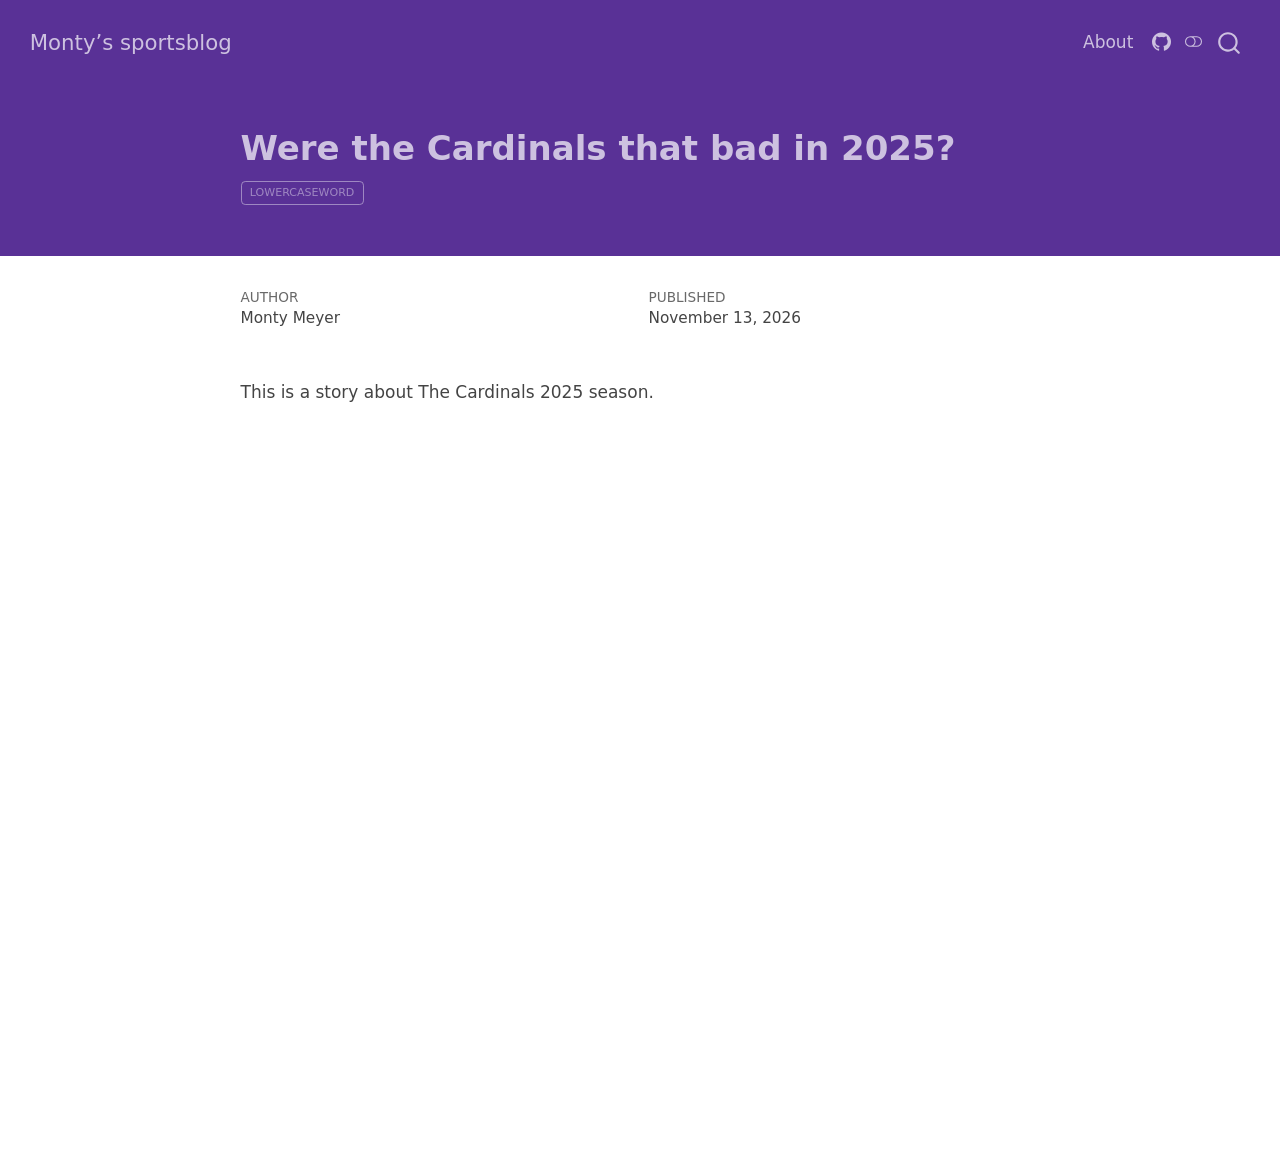
==== posts/Arizona-Cardinals-2025-NFL-Kyler-Murray/index.html @ 667ba8c1 "initial commit" ====
<!DOCTYPE html>
<html xmlns="http://www.w3.org/1999/xhtml" lang="en" xml:lang="en"><head>

<meta charset="utf-8">
<meta name="generator" content="quarto-1.11.9">

<meta name="viewport" content="width=device-width, initial-scale=1.0, user-scalable=yes">

<meta name="author" content="Monty Meyer">
<meta name="dcterms.date" content="2026-11-13">

<title>Were the Cardinals that bad in 2025? – Monty’s sportsblog</title>
<style>
/* Default styles provided by pandoc.
** See https://pandoc.org/MANUAL.html#variables-for-html for config info.
*/
span.smallcaps{font-variant: small-caps;}
div.columns{display: flex; gap: 1.5em;}
div.column{flex: auto;}
@media screen {
div.columns{gap: min(4vw, 1.5em);}
div.column{overflow-x: auto;}
}
div.hanging-indent{margin-left: 1.5em; text-indent: -1.5em;}
ul.task-list{list-style: none;}
ul.task-list li input[type="checkbox"] {
  width: 0.8em;
  margin: 0 0.8em 0.2em -1em; /* quarto-specific, see https://github.com/quarto-dev/quarto-cli/issues/4556 */ 
  vertical-align: middle;
}
</style>


<script src="../../site_libs/quarto-nav/quarto-nav.js"></script>
<script src="../../site_libs/quarto-nav/headroom.min.js"></script>
<script src="../../site_libs/clipboard/clipboard.min.js"></script>
<script src="../../site_libs/quarto-search/autocomplete.umd.js"></script>
<script src="../../site_libs/quarto-search/fuse.min.js"></script>
<script src="../../site_libs/quarto-search/quarto-search.js"></script>
<meta name="quarto:offset" content="../../">
<link href="../../logo.png" rel="icon" type="image/png">
<script src="../../site_libs/quarto-html/quarto.js" type="module"></script>
<script src="../../site_libs/quarto-html/tabsets/tabsets.js" type="module"></script>
<script src="../../site_libs/quarto-html/scrollable-regions/scrollable-regions.js" type="module"></script>
<script src="../../site_libs/quarto-html/popper.min.js"></script>
<script src="../../site_libs/quarto-html/tippy.umd.min.js"></script>
<script src="../../site_libs/quarto-html/anchor.min.js"></script>
<link href="../../site_libs/quarto-html/tippy.css" rel="stylesheet">
<link href="../../site_libs/quarto-html/quarto-syntax-highlighting-63b5708e65d6cd79cd7618c58d0c21e7.css" rel="stylesheet" class="quarto-color-scheme" id="quarto-text-highlighting-styles">
<link href="../../site_libs/quarto-html/quarto-syntax-highlighting-dark-447e42e69aaa9833c0ba1b986f430b20.css" rel="stylesheet" class="quarto-color-scheme quarto-color-alternate" id="quarto-text-highlighting-styles">
<link href="../../site_libs/quarto-html/quarto-syntax-highlighting-63b5708e65d6cd79cd7618c58d0c21e7.css" rel="stylesheet" class="quarto-color-scheme-extra" id="quarto-text-highlighting-styles">
<script src="../../site_libs/bootstrap/bootstrap.min.js"></script>
<link href="../../site_libs/bootstrap/bootstrap-icons.css" rel="stylesheet">
<link href="../../site_libs/bootstrap/bootstrap-0cfa2d70ef01bc05b83c29a9c4da436a.min.css" rel="stylesheet" append-hash="true" class="quarto-color-scheme" id="quarto-bootstrap" data-mode="light">
<link href="../../site_libs/bootstrap/bootstrap-dark-9d75aee064040e9297d0953afe086f14.min.css" rel="stylesheet" append-hash="true" class="quarto-color-scheme quarto-color-alternate" id="quarto-bootstrap" data-mode="light">
<link href="../../site_libs/bootstrap/bootstrap-0cfa2d70ef01bc05b83c29a9c4da436a.min.css" rel="stylesheet" append-hash="true" class="quarto-color-scheme-extra" id="quarto-bootstrap" data-mode="light">
<script id="quarto-search-options" type="application/json">{
  "location": "navbar",
  "copy-button": false,
  "collapse-after": 3,
  "panel-placement": "end",
  "type": "overlay",
  "limit": 50,
  "keyboard-shortcut": [
    "f",
    "/",
    "s"
  ],
  "show-item-context": false,
  "language": {
    "search-no-results-text": "No results",
    "search-matching-documents-text": "matching documents",
    "search-copy-link-title": "Copy link to search",
    "search-hide-matches-text": "Hide additional matches",
    "search-more-match-text": "more match in this document",
    "search-more-matches-text": "more matches in this document",
    "search-clear-button-title": "Clear",
    "search-text-placeholder": "",
    "search-detached-cancel-button-title": "Cancel",
    "search-submit-button-title": "Submit",
    "search-label": "Search"
  }
}</script>


<link rel="stylesheet" href="../../styles.css">
</head>

<body class="nav-fixed fullcontent quarto-light"><a id="quarto-skip-link" class="visually-hidden-focusable" href="#quarto-document-content">Skip to main content</a><script id="quarto-html-before-body" type="application/javascript">
    const toggleBodyColorMode = (bsSheetEl) => {
      const mode = bsSheetEl.getAttribute("data-mode");
      const bodyEl = window.document.querySelector("body");
      if (mode === "dark") {
        bodyEl.classList.add("quarto-dark");
        bodyEl.classList.remove("quarto-light");
      } else {
        bodyEl.classList.add("quarto-light");
        bodyEl.classList.remove("quarto-dark");
      }
    }
    const toggleBodyColorPrimary = () => {
      const bsSheetEl = window.document.querySelector("link#quarto-bootstrap:not([rel=disabled-stylesheet])");
      if (bsSheetEl) {
        toggleBodyColorMode(bsSheetEl);
      }
    }
    const setColorSchemeToggle = (alternate) => {
      const toggles = window.document.querySelectorAll('.quarto-color-scheme-toggle');
      for (let i=0; i < toggles.length; i++) {
        const toggle = toggles[i];
        if (toggle) {
          toggle.setAttribute("aria-checked", alternate ? "true" : "false");
          if (alternate) {
            toggle.classList.add("alternate");
          } else {
            toggle.classList.remove("alternate");
          }
        }
      }
    };
    const toggleColorMode = (alternate) => {
      // Switch the stylesheets
      const primaryStylesheets = window.document.querySelectorAll('link.quarto-color-scheme:not(.quarto-color-alternate)');
      const alternateStylesheets = window.document.querySelectorAll('link.quarto-color-scheme.quarto-color-alternate');
      manageTransitions('#quarto-margin-sidebar .nav-link', false);
      if (alternate) {
        // note: dark is layered on light, we don't disable primary!
        enableStylesheet(alternateStylesheets);
        for (const sheetNode of alternateStylesheets) {
          if (sheetNode.id === "quarto-bootstrap") {
            toggleBodyColorMode(sheetNode);
          }
        }
      } else {
        disableStylesheet(alternateStylesheets);
        enableStylesheet(primaryStylesheets)
        toggleBodyColorPrimary();
      }
      manageTransitions('#quarto-margin-sidebar .nav-link', true);
      // Switch the toggles
      setColorSchemeToggle(alternate)
    }
    // Hack to workaround the fact that safari doesn't
    // properly recolor the scrollbar when toggling (#1455).
    // Not run on load: stylesheets are set before first paint there, and
    // scrolling would undo the scroll to a URL fragment (#14973).
    // The one pixel nudge keeps the reader where they were.
    const refreshSafariScrollbar = () => {
      if (navigator.userAgent.indexOf('Safari') > 0 && navigator.userAgent.indexOf('Chrome') == -1) {
        manageTransitions("body", false);
        const scrollY = window.scrollY;
        window.scrollTo(0, scrollY > 0 ? scrollY - 1 : 1);
        setTimeout(() => {
          window.scrollTo(0, scrollY);
          manageTransitions("body", true);
        }, 40);
      }
    }
    const disableStylesheet = (stylesheets) => {
      for (let i=0; i < stylesheets.length; i++) {
        const stylesheet = stylesheets[i];
        stylesheet.rel = 'disabled-stylesheet';
      }
    }
    const enableStylesheet = (stylesheets) => {
      for (let i=0; i < stylesheets.length; i++) {
        const stylesheet = stylesheets[i];
        if(stylesheet.rel !== 'stylesheet') { // for Chrome, which will still FOUC without this check
          stylesheet.rel = 'stylesheet';
        }
      }
    }
    const manageTransitions = (selector, allowTransitions) => {
      const els = window.document.querySelectorAll(selector);
      for (let i=0; i < els.length; i++) {
        const el = els[i];
        if (allowTransitions) {
          el.classList.remove('notransition');
        } else {
          el.classList.add('notransition');
        }
      }
    }
    const isFileUrl = () => {
      return window.location.protocol === 'file:';
    }
    const hasAlternateSentinel = () => {
      let styleSentinel = getColorSchemeSentinel();
      if (styleSentinel !== null) {
        return styleSentinel === "alternate";
      } else {
        return false;
      }
    }
    const setStyleSentinel = (alternate) => {
      const value = alternate ? "alternate" : "default";
      if (!isFileUrl()) {
        window.localStorage.setItem("quarto-color-scheme", value);
      } else {
        localAlternateSentinel = value;
      }
    }
    const getColorSchemeSentinel = () => {
      if (!isFileUrl()) {
        const storageValue = window.localStorage.getItem("quarto-color-scheme");
        return storageValue != null ? storageValue : localAlternateSentinel;
      } else {
        return localAlternateSentinel;
      }
    }
    const toggleGiscusIfUsed = (isAlternate, darkModeDefault) => {
      const baseTheme = document.querySelector('#giscus-base-theme')?.value ?? 'light';
      const alternateTheme = document.querySelector('#giscus-alt-theme')?.value ?? 'dark';
      let newTheme = '';
      if(authorPrefersDark) {
        newTheme = isAlternate ? baseTheme : alternateTheme;
      } else {
        newTheme = isAlternate ? alternateTheme : baseTheme;
      }
      const changeGiscusTheme = () => {
        // From: https://github.com/giscus/giscus/issues/336
        const sendMessage = (message) => {
          const iframe = document.querySelector('iframe.giscus-frame');
          if (!iframe) return;
          iframe.contentWindow.postMessage({ giscus: message }, 'https://giscus.app');
        }
        sendMessage({
          setConfig: {
            theme: newTheme
          }
        });
      }
      const isGiscussLoaded = window.document.querySelector('iframe.giscus-frame') !== null;
      if (isGiscussLoaded) {
        changeGiscusTheme();
      }
    };
    const authorPrefersDark = false;
    const darkModeDefault = authorPrefersDark;
      document.querySelector('link#quarto-text-highlighting-styles.quarto-color-scheme-extra').rel = 'disabled-stylesheet';
      document.querySelector('link#quarto-bootstrap.quarto-color-scheme-extra').rel = 'disabled-stylesheet';
    let localAlternateSentinel = darkModeDefault ? 'alternate' : 'default';
    // Dark / light mode switch
    window.quartoToggleColorScheme = () => {
      // Read the current dark / light value
      let toAlternate = !hasAlternateSentinel();
      toggleColorMode(toAlternate);
      refreshSafariScrollbar();
      setStyleSentinel(toAlternate);
      toggleGiscusIfUsed(toAlternate, darkModeDefault);
      window.dispatchEvent(new Event('resize'));
    };
    // Switch to dark mode if need be
    if (hasAlternateSentinel()) {
      toggleColorMode(true);
    } else {
      toggleColorMode(false);
    }
  </script>

<div id="quarto-search-results"></div>
  <header id="quarto-header" class="headroom fixed-top quarto-banner">
    <nav class="navbar navbar-expand-lg " data-bs-theme="dark" aria-label="Site">
      <div class="navbar-container container-fluid">
      <div class="navbar-brand-container mx-auto">
    <a class="navbar-brand" href="../../index.html">
    <span class="navbar-title">Monty’s sportsblog</span>
    </a>
  </div>
          <button class="navbar-toggler" type="button" data-bs-toggle="collapse" data-bs-target="#navbarCollapse" aria-controls="navbarCollapse" aria-expanded="false" aria-label="Toggle navigation" onclick="if (window.quartoToggleHeadroom) { window.quartoToggleHeadroom(); }">
  <span class="navbar-toggler-icon"></span>
</button>
          <div class="collapse navbar-collapse" id="navbarCollapse">
            <ul class="navbar-nav navbar-nav-scroll ms-auto">
  <li class="nav-item">
    <a class="nav-link" href="../../about.html"> 
<span class="menu-text">About</span></a>
  </li>  
  <li class="nav-item compact">
    <a class="nav-link" href="https://github.com/MontyMeyer1"> <i class="bi bi-github" role="img">
</i> 
<span class="menu-text"></span></a>
  </li>  
</ul>
          </div> <!-- /navcollapse -->
            <div class="quarto-navbar-tools">
  <button type="button" role="switch" aria-checked="false" class="quarto-color-scheme-toggle quarto-navigation-tool  px-1" onclick="window.quartoToggleColorScheme(); return false;" title="Toggle dark mode" aria-label="Toggle dark mode"><i class="bi"></i></button>
</div>
            <div id="quarto-search" class="" title="Search"></div>
      </div> <!-- /container-fluid -->
    </nav>
</header>
<!-- content -->
<header id="title-block-header" class="quarto-title-block default page-columns page-full">
  <div class="quarto-title-banner page-columns page-full">
    <div class="quarto-title column-body">
      <h1 class="title">Were the Cardinals that bad in 2025?</h1>
                                <div class="quarto-categories">
                <div class="quarto-category">lowercaseword</div>
              </div>
                  </div>
  </div>
    
  
  <div class="quarto-title-meta">

      <div>
      <div class="quarto-title-meta-heading">Author</div>
      <div class="quarto-title-meta-contents">
               <p>Monty Meyer </p>
            </div>
    </div>
      
      <div>
      <div class="quarto-title-meta-heading">Published</div>
      <div class="quarto-title-meta-contents">
        <p class="date">November 13, 2026</p>
      </div>
    </div>
    
      
    </div>
    
  
  </header><div id="quarto-content" class="quarto-container page-columns page-rows-contents page-layout-article page-navbar">
<!-- sidebar -->
<!-- margin-sidebar -->
    
<!-- main -->
<main class="content quarto-banner-title-block" id="quarto-document-content" tabindex="-1">






<p>This is a story about The Cardinals 2025 season.</p>



</main> <!-- /main -->
<script id="quarto-html-after-body" type="application/javascript">
  window.document.addEventListener("DOMContentLoaded", function (event) {
    // Ensure there is a toggle, if there isn't float one in the top right
    if (window.document.querySelector('.quarto-color-scheme-toggle') === null) {
      const toggle = window.document.createElement('button');
      toggle.type = "button";
      toggle.setAttribute("role", "switch");
      toggle.setAttribute("aria-checked", "false");
      toggle.classList.add('top-right');
      toggle.classList.add('quarto-color-scheme-toggle');
      toggle.setAttribute("aria-label", "Toggle dark mode");
      toggle.onclick = function() { try { window.quartoToggleColorScheme(); } catch {} return false; };
      const i = window.document.createElement("i");
      i.classList.add('bi');
      toggle.appendChild(i);
      // Put the toggle in a landmark of its own, so that landmark navigation
      // can reach it.
      //
      // The container is always a fresh direct child of body, and the toggle is
      // never moved into page furniture that the theme or the author controls.
      // The toggle is positioned against the page, so any ancestor that
      // establishes a containing block captures it: a positioned element or a
      // grid for position: absolute, and transform, filter, will-change or
      // contain for position: fixed. A direct child of body has none of these
      // to inherit, and the shift when one appears is silent and visual.
      //
      // ARIA says a document should have at most one banner, and axe reports a
      // duplicate whether or not the banners carry distinct labels. So use a
      // header when the page has no banner yet, and a named region otherwise.
      //
      // A header is a banner wherever it sits, unless it is inside sectioning
      // content, so this cannot just look at the children of body: a custom
      // page layout wraps the title block header in a plain div. An explicit
      // role="banner" always counts.
      const sectioning = 'article, aside, main, nav, section, [role="article"], [role="complementary"], [role="main"], [role="navigation"], [role="region"]';
      const hasBanner = Array.from(
        window.document.querySelectorAll('header:not([role]), [role="banner"]')
      ).some(function(el) {
        return el.hasAttribute("role") || el.closest(sectioning) === null;
      });
      const container = window.document.createElement(hasBanner ? "div" : "header");
      if (hasBanner) {
        container.setAttribute("role", "region");
        container.setAttribute("aria-label", "Toggle dark mode");
      }
      container.classList.add('quarto-color-scheme-toggle-container');
      container.appendChild(toggle);
      window.document.body.appendChild(container);
    }
    setColorSchemeToggle(hasAlternateSentinel())
    const icon = "";
    const anchorJS = new window.AnchorJS();
    anchorJS.options = {
      placement: 'right',
      icon: icon
    };
    anchorJS.add('.anchored');
    const isCodeAnnotation = (el) => {
      for (const clz of el.classList) {
        if (clz.startsWith('code-annotation-')) {                     
          return true;
        }
      }
      return false;
    }
    const onCopySuccess = function(e) {
      // button target
      const button = e.trigger;
      // don't keep focus
      button.blur();
      // flash "checked"
      button.classList.add('code-copy-button-checked');
      var currentTitle = button.getAttribute("title");
      button.setAttribute("title", "Copied!");
      let tooltip;
      if (window.bootstrap) {
        button.setAttribute("data-bs-toggle", "tooltip");
        button.setAttribute("data-bs-placement", "left");
        button.setAttribute("data-bs-title", "Copied!");
        tooltip = new bootstrap.Tooltip(button, 
          { trigger: "manual", 
            customClass: "code-copy-button-tooltip",
            offset: [0, -8]});
        tooltip.show();    
      }
      setTimeout(function() {
        if (tooltip) {
          tooltip.hide();
          button.removeAttribute("data-bs-title");
          button.removeAttribute("data-bs-toggle");
          button.removeAttribute("data-bs-placement");
        }
        button.setAttribute("title", currentTitle);
        button.classList.remove('code-copy-button-checked');
      }, 1000);
      // clear code selection
      e.clearSelection();
    }
    const getTextToCopy = function(trigger) {
      const outerScaffold = trigger.parentElement.cloneNode(true);
      const codeEl = outerScaffold.querySelector('code');
      for (const childEl of codeEl.children) {
        if (isCodeAnnotation(childEl)) {
          childEl.remove();
        }
      }
      return codeEl.innerText;
    }
    const clipboard = new window.ClipboardJS('.code-copy-button:not([data-in-quarto-modal])', {
      text: getTextToCopy
    });
    clipboard.on('success', onCopySuccess);
    if (window.document.getElementById('quarto-embedded-source-code-modal')) {
      const clipboardModal = new window.ClipboardJS('.code-copy-button[data-in-quarto-modal]', {
        text: getTextToCopy,
        container: window.document.getElementById('quarto-embedded-source-code-modal')
      });
      clipboardModal.on('success', onCopySuccess);
    }
      var localhostRegex = new RegExp(/^(?:http|https):\/\/localhost\:?[0-9]*\//);
      var mailtoRegex = new RegExp(/^mailto:/);
        var filterRegex = new RegExp('/' + window.location.host + '/');
      var isInternal = (href) => {
          return filterRegex.test(href) || localhostRegex.test(href) || mailtoRegex.test(href);
      }
      // Inspect non-navigation links and adorn them if external
      window.quartoDecorateExternalLinks = function (root) {
     var links = (root || window.document).querySelectorAll('a[href]:not(.nav-link):not(.navbar-brand):not(.toc-action):not(.sidebar-link):not(.sidebar-item-toggle):not(.pagination-link):not(.no-external):not([aria-hidden]):not(.dropdown-item):not(.quarto-navigation-tool):not(.about-link)');
      for (var i=0; i<links.length; i++) {
        const link = links[i];
        if (!isInternal(link.href)) {
          // undo the damage that might have been done by quarto-nav.js in the case of
          // links that we want to consider external
          if (link.dataset.originalHref !== undefined) {
            link.href = link.dataset.originalHref;
          }
          if (!link.classList.contains('no-external-icon')) {
          }
        }
      }
      };
      window.quartoDecorateExternalLinks(window.document);
    // Esc closes the popup (WCAG 1.4.13) and focus leaving both trigger and
    // popup closes it (WCAG 2.4.11); tippy handles neither for interactive popups.
    const hideOnEscAndFocusOut = {
      name: 'hideOnEscAndFocusOut',
      defaultValue: true,
      fn(instance) {
        const dismiss = () => {
          // A show scheduled by the trigger delay would otherwise reopen it
          instance.clearDelayTimeouts();
          instance.hide();
        };
        const onKeyDown = (event) => {
          if (event.key !== 'Escape') {
            return;
          }
          // Keep Esc from also reaching page handlers (e.g. reveal.js overview),
          // except an open reveal.js slide menu, which Esc should close too.
          // The menu handles keys only when its keyboard option is on.
          const menuHandlesEsc = window.Reveal?.getPlugin?.('menu')?.isOpen() &&
            window.Reveal.getConfig().menu?.keyboard !== false;
          if (!menuHandlesEsc) {
            event.stopPropagation();
          }
          if (instance.popper.contains(window.document.activeElement)) {
            // Disabled while refocusing so the focus trigger does not reopen it
            instance.disable();
            instance.reference.focus();
            instance.enable();
          }
          dismiss();
        };
        const onFocusOut = (event) => {
          const target = event.relatedTarget;
          if (target && !instance.reference.contains(target) &&
              !instance.popper.contains(target)) {
            dismiss();
          }
        };
        // On the trigger too: a click trigger (code-annotations: select) has no
        // blur handling. Attached for the instance's lifetime so leaving the
        // trigger also cancels a show still pending on the trigger delay.
        instance.reference.addEventListener('focusout', onFocusOut);
        return {
          onShow() {
            window.document.addEventListener('keydown', onKeyDown, true);
            instance.popper.addEventListener('focusout', onFocusOut);
          },
          onHide() {
            window.document.removeEventListener('keydown', onKeyDown, true);
            instance.popper.removeEventListener('focusout', onFocusOut);
          },
          onDestroy() {
            instance.reference.removeEventListener('focusout', onFocusOut);
          },
        };
      },
    };
    function tippyHover(el, contentFn, onTriggerFn, onUntriggerFn) {
      const config = {
        allowHTML: true,
        maxWidth: 500,
        delay: 100,
        arrow: false,
        appendTo: function(el) {
            return el.parentElement;
        },
        interactive: true,
        interactiveBorder: 10,
        theme: 'quarto',
        placement: 'bottom-start',
        plugins: [hideOnEscAndFocusOut],
      };
      if (contentFn) {
        config.content = contentFn;
      }
      if (onTriggerFn) {
        config.onTrigger = onTriggerFn;
      }
      if (onUntriggerFn) {
        config.onUntrigger = onUntriggerFn;
      }
      window.tippy(el, config); 
    }
    const noterefs = window.document.querySelectorAll('a[role="doc-noteref"]');
    for (var i=0; i<noterefs.length; i++) {
      const ref = noterefs[i];
      tippyHover(ref, function() {
        // use id or data attribute instead here
        let href = ref.getAttribute('data-footnote-href') || ref.getAttribute('href');
        try { href = new URL(href).hash; } catch {}
        const id = href.replace(/^#\/?/, "");
        const note = window.document.getElementById(id);
        if (note) {
          return note.innerHTML;
        } else {
          return "";
        }
      });
    }
    const xrefs = window.document.querySelectorAll('a.quarto-xref');
    const processXRef = (id, note) => {
      // Strip column container classes
      const stripColumnClz = (el) => {
        el.classList.remove("page-full", "page-columns");
        if (el.children) {
          for (const child of el.children) {
            stripColumnClz(child);
          }
        }
      }
      stripColumnClz(note)
      if (id === null || id.startsWith('sec-')) {
        // Special case sections, only their first couple elements
        const container = document.createElement("div");
        if (note.children && note.children.length > 2) {
          container.appendChild(note.children[0].cloneNode(true));
          for (let i = 1; i < note.children.length; i++) {
            const child = note.children[i];
            if (child.tagName === "P" && child.innerText === "") {
              continue;
            } else {
              container.appendChild(child.cloneNode(true));
              break;
            }
          }
          if (window.Quarto?.typesetMath) {
            window.Quarto.typesetMath(container);
          }
          return container.innerHTML
        } else {
          if (window.Quarto?.typesetMath) {
            window.Quarto.typesetMath(note);
          }
          return note.innerHTML;
        }
      } else {
        // Remove any anchor links if they are present
        const anchorLink = note.querySelector('a.anchorjs-link');
        if (anchorLink) {
          anchorLink.remove();
        }
        if (window.Quarto?.typesetMath) {
          window.Quarto.typesetMath(note);
        }
        if (note.classList.contains("callout")) {
          return note.outerHTML;
        } else {
          return note.innerHTML;
        }
      }
    }
    for (var i=0; i<xrefs.length; i++) {
      const xref = xrefs[i];
      tippyHover(xref, undefined, function(instance) {
        instance.disable();
        let url = xref.getAttribute('href');
        let hash = undefined; 
        if (url.startsWith('#')) {
          hash = url;
        } else {
          try { hash = new URL(url).hash; } catch {}
        }
        if (hash) {
          const id = hash.replace(/^#\/?/, "");
          const note = window.document.getElementById(id);
          if (note !== null) {
            try {
              const html = processXRef(id, note.cloneNode(true));
              instance.setContent(html);
            } finally {
              instance.enable();
              instance.show();
            }
          } else {
            // See if we can fetch this
            fetch(url.split('#')[0])
            .then(res => res.text())
            .then(html => {
              const parser = new DOMParser();
              const htmlDoc = parser.parseFromString(html, "text/html");
              const note = htmlDoc.getElementById(id);
              if (note !== null) {
                const html = processXRef(id, note);
                instance.setContent(html);
              } 
            }).finally(() => {
              instance.enable();
              instance.show();
            });
          }
        } else {
          // See if we can fetch a full url (with no hash to target)
          // This is a special case and we should probably do some content thinning / targeting
          fetch(url)
          .then(res => res.text())
          .then(html => {
            const parser = new DOMParser();
            const htmlDoc = parser.parseFromString(html, "text/html");
            const note = htmlDoc.querySelector('main.content');
            if (note !== null) {
              // This should only happen for chapter cross references
              // (since there is no id in the URL)
              // remove the first header
              if (note.children.length > 0 && note.children[0].tagName === "HEADER") {
                note.children[0].remove();
              }
              const html = processXRef(null, note);
              instance.setContent(html);
            } 
          }).finally(() => {
            instance.enable();
            instance.show();
          });
        }
      }, function(instance) {
      });
    }
        let selectedAnnoteEl;
        const selectorForAnnotation = ( cell, annotation) => {
          let cellAttr = 'data-code-cell="' + cell + '"';
          let lineAttr = 'data-code-annotation="' +  annotation + '"';
          const selector = 'span[' + cellAttr + '][' + lineAttr + ']';
          return selector;
        }
        const selectCodeLines = (annoteEl) => {
          const doc = window.document;
          const targetCell = annoteEl.getAttribute("data-target-cell");
          const targetAnnotation = annoteEl.getAttribute("data-target-annotation");
          const annoteSpan = window.document.querySelector(selectorForAnnotation(targetCell, targetAnnotation));
          const lines = annoteSpan.getAttribute("data-code-lines").split(",");
          const lineIds = lines.map((line) => {
            return targetCell + "-" + line;
          })
          // Each band is positioned against its own containing block, which is
          // not the offsetParent of the lines, so place it from client rects.
          const placeBand = (band, firstEl, lastEl, codeBlock) => {
            const container = band.offsetParent;
            if (container === null) {
              return;
            }
            const containerRect = container.getBoundingClientRect();
            // Reveal.js scales slides with a transform, so convert client
            // pixels back to the CSS pixels of the container.
            const scale = containerRect.height / container.offsetHeight || 1;
            const firstRect = firstEl.getBoundingClientRect();
            const lastRect = lastEl.getBoundingClientRect();
            const top = (firstRect.top - containerRect.top) / scale - container.clientTop + container.scrollTop;
            const height = (lastRect.bottom - firstRect.top) / scale;
            band.style.top = top - 2 + "px";
            band.style.height = height + 4 + "px";
            if (codeBlock) {
              // Without the copy button wrapper, the containing block is wider
              // than the code block, so span the code block explicitly.
              const blockRect = codeBlock.getBoundingClientRect();
              band.style.left = (blockRect.left - containerRect.left) / scale - container.clientLeft + container.scrollLeft + "px";
              band.style.width = blockRect.width / scale + "px";
            }
          };
          if (lineIds.length > 0) {
            const el = window.document.getElementById(lineIds[0]);
            const lastEl = window.document.getElementById(lineIds[lineIds.length - 1]);
            const parent = el.parentElement.parentElement;
            // cook up a div (if necessary) and position it
            let div = window.document.getElementById("code-annotation-line-highlight");
            if (div === null) {
              div = window.document.createElement("div");
              div.setAttribute("id", "code-annotation-line-highlight");
              div.style.position = 'absolute';
              parent.appendChild(div);
            }
            placeBand(div, el, lastEl, parent.closest("div.sourceCode") || parent);
            let gutterDiv = window.document.getElementById("code-annotation-line-highlight-gutter");
            if (gutterDiv === null) {
              gutterDiv = window.document.createElement("div");
              gutterDiv.setAttribute("id", "code-annotation-line-highlight-gutter");
              gutterDiv.style.position = 'absolute';
              const codeCell = window.document.getElementById(targetCell);
              const gutter = codeCell.querySelector('.code-annotation-gutter');
              gutter.appendChild(gutterDiv);
            }
            placeBand(gutterDiv, el, lastEl);
            selectedAnnoteEl = annoteEl;
          }
        };
        const unselectCodeLines = () => {
          const elementsIds = ["code-annotation-line-highlight", "code-annotation-line-highlight-gutter"];
          elementsIds.forEach((elId) => {
            const div = window.document.getElementById(elId);
            if (div) {
              div.remove();
            }
          });
          selectedAnnoteEl = undefined;
        };
          // Handle positioning of the toggle
      window.addEventListener(
        "resize",
        throttle(() => {
          elRect = undefined;
          if (selectedAnnoteEl) {
            selectCodeLines(selectedAnnoteEl);
          }
        }, 10)
      );
      function throttle(fn, ms) {
      let throttle = false;
      let timer;
        return (...args) => {
          if(!throttle) { // first call gets through
              fn.apply(this, args);
              throttle = true;
          } else { // all the others get throttled
              if(timer) clearTimeout(timer); // cancel #2
              timer = setTimeout(() => {
                fn.apply(this, args);
                timer = throttle = false;
              }, ms);
          }
        };
      }
        // Attach click handler to the DT
        const annoteDls = window.document.querySelectorAll('dt[data-target-cell]');
        for (const annoteDlNode of annoteDls) {
          annoteDlNode.addEventListener('click', (event) => {
            const clickedEl = event.target;
            if (clickedEl !== selectedAnnoteEl) {
              unselectCodeLines();
              const activeEl = window.document.querySelector('dt[data-target-cell].code-annotation-active');
              if (activeEl) {
                activeEl.classList.remove('code-annotation-active');
              }
              selectCodeLines(clickedEl);
              clickedEl.classList.add('code-annotation-active');
            } else {
              // Unselect the line
              unselectCodeLines();
              clickedEl.classList.remove('code-annotation-active');
            }
          });
        }
    const findCites = (el) => {
      const parentEl = el.parentElement;
      if (parentEl) {
        const cites = parentEl.dataset.cites;
        if (cites) {
          return {
            el,
            cites: cites.split(' ')
          };
        } else {
          return findCites(el.parentElement)
        }
      } else {
        return undefined;
      }
    };
    var bibliorefs = window.document.querySelectorAll('a[role="doc-biblioref"]');
    for (var i=0; i<bibliorefs.length; i++) {
      const ref = bibliorefs[i];
      const citeInfo = findCites(ref);
      if (citeInfo) {
        tippyHover(citeInfo.el, function() {
          var popup = window.document.createElement('div');
          citeInfo.cites.forEach(function(cite) {
            var citeDiv = window.document.createElement('div');
            citeDiv.classList.add('hanging-indent');
            citeDiv.classList.add('csl-entry');
            var biblioDiv = window.document.getElementById('ref-' + cite);
            if (biblioDiv) {
              citeDiv.innerHTML = biblioDiv.innerHTML;
            }
            popup.appendChild(citeDiv);
          });
          return popup.innerHTML;
        });
      }
    }
  });
  </script>
  <script type="application/javascript">
  window.quartoScrollableRegionsLabels = {"code":"Scrollable code","output":"Scrollable output"};
  </script>
</div> <!-- /content -->




</body></html>
---- site_libs/quarto-html/tippy.css ----
.tippy-box[data-animation=fade][data-state=hidden]{opacity:0}[data-tippy-root]{max-width:calc(100vw - 10px)}.tippy-box{position:relative;background-color:#333;color:#fff;border-radius:4px;font-size:14px;line-height:1.4;white-space:normal;outline:0;transition-property:transform,visibility,opacity}.tippy-box[data-placement^=top]>.tippy-arrow{bottom:0}.tippy-box[data-placement^=top]>.tippy-arrow:before{bottom:-7px;left:0;border-width:8px 8px 0;border-top-color:initial;transform-origin:center top}.tippy-box[data-placement^=bottom]>.tippy-arrow{top:0}.tippy-box[data-placement^=bottom]>.tippy-arrow:before{top:-7px;left:0;border-width:0 8px 8px;border-bottom-color:initial;transform-origin:center bottom}.tippy-box[data-placement^=left]>.tippy-arrow{right:0}.tippy-box[data-placement^=left]>.tippy-arrow:before{border-width:8px 0 8px 8px;border-left-color:initial;right:-7px;transform-origin:center left}.tippy-box[data-placement^=right]>.tippy-arrow{left:0}.tippy-box[data-placement^=right]>.tippy-arrow:before{left:-7px;border-width:8px 8px 8px 0;border-right-color:initial;transform-origin:center right}.tippy-box[data-inertia][data-state=visible]{transition-timing-function:cubic-bezier(.54,1.5,.38,1.11)}.tippy-arrow{width:16px;height:16px;color:#333}.tippy-arrow:before{content:"";position:absolute;border-color:transparent;border-style:solid}.tippy-content{position:relative;padding:5px 9px;z-index:1}
---- site_libs/quarto-html/quarto-syntax-highlighting-63b5708e65d6cd79cd7618c58d0c21e7.css ----
/* quarto syntax highlight colors */
:root {
  --quarto-hl-ot-color: #003B4F;
  --quarto-hl-at-color: #657422;
  --quarto-hl-ss-color: #20794D;
  --quarto-hl-an-color: #5E5E5E;
  --quarto-hl-fu-color: #4758AB;
  --quarto-hl-st-color: #20794D;
  --quarto-hl-cf-color: #003B4F;
  --quarto-hl-op-color: #5E5E5E;
  --quarto-hl-er-color: #AD0000;
  --quarto-hl-bn-color: #AD0000;
  --quarto-hl-al-color: #AD0000;
  --quarto-hl-va-color: #111111;
  --quarto-hl-bu-color: inherit;
  --quarto-hl-ex-color: inherit;
  --quarto-hl-pp-color: #AD0000;
  --quarto-hl-in-color: #5E5E5E;
  --quarto-hl-vs-color: #20794D;
  --quarto-hl-wa-color: #5E5E5E;
  --quarto-hl-do-color: #5E5E5E;
  --quarto-hl-im-color: #00769E;
  --quarto-hl-ch-color: #20794D;
  --quarto-hl-dt-color: #AD0000;
  --quarto-hl-fl-color: #AD0000;
  --quarto-hl-co-color: #5E5E5E;
  --quarto-hl-cv-color: #5E5E5E;
  --quarto-hl-cn-color: #8f5902;
  --quarto-hl-sc-color: #5E5E5E;
  --quarto-hl-dv-color: #AD0000;
  --quarto-hl-kw-color: #003B4F;
}

/* other quarto variables */
:root {
  --quarto-font-monospace: SFMono-Regular, Menlo, Monaco, Consolas, "Liberation Mono", "Courier New", monospace;
}

/* syntax highlight based on Pandoc's rules */
pre > code.sourceCode > span {
  color: #003B4F;
}

code.sourceCode > span {
  color: #003B4F;
}

div.sourceCode,
div.sourceCode pre.sourceCode {
  color: #003B4F;
}

/* Normal */
code span {
  color: #003B4F;
}

/* Alert */
code span.al {
  color: #AD0000;
  font-style: inherit;
}

/* Annotation */
code span.an {
  color: #5E5E5E;
  font-style: inherit;
}

/* Attribute */
code span.at {
  color: #657422;
  font-style: inherit;
}

/* BaseN */
code span.bn {
  color: #AD0000;
  font-style: inherit;
}

/* BuiltIn */
code span.bu {
  font-style: inherit;
}

/* ControlFlow */
code span.cf {
  color: #003B4F;
  font-weight: bold;
  font-style: inherit;
}

/* Char */
code span.ch {
  color: #20794D;
  font-style: inherit;
}

/* Constant */
code span.cn {
  color: #8f5902;
  font-style: inherit;
}

/* Comment */
code span.co {
  color: #5E5E5E;
  font-style: inherit;
}

/* CommentVar */
code span.cv {
  color: #5E5E5E;
  font-style: italic;
}

/* Documentation */
code span.do {
  color: #5E5E5E;
  font-style: italic;
}

/* DataType */
code span.dt {
  color: #AD0000;
  font-style: inherit;
}

/* DecVal */
code span.dv {
  color: #AD0000;
  font-style: inherit;
}

/* Error */
code span.er {
  color: #AD0000;
  font-style: inherit;
}

/* Extension */
code span.ex {
  font-style: inherit;
}

/* Float */
code span.fl {
  color: #AD0000;
  font-style: inherit;
}

/* Function */
code span.fu {
  color: #4758AB;
  font-style: inherit;
}

/* Import */
code span.im {
  color: #00769E;
  font-style: inherit;
}

/* Information */
code span.in {
  color: #5E5E5E;
  font-style: inherit;
}

/* Keyword */
code span.kw {
  color: #003B4F;
  font-weight: bold;
  font-style: inherit;
}

/* Operator */
code span.op {
  color: #5E5E5E;
  font-style: inherit;
}

/* Other */
code span.ot {
  color: #003B4F;
  font-style: inherit;
}

/* Preprocessor */
code span.pp {
  color: #AD0000;
  font-style: inherit;
}

/* SpecialChar */
code span.sc {
  color: #5E5E5E;
  font-style: inherit;
}

/* SpecialString */
code span.ss {
  color: #20794D;
  font-style: inherit;
}

/* String */
code span.st {
  color: #20794D;
  font-style: inherit;
}

/* Variable */
code span.va {
  color: #111111;
  font-style: inherit;
}

/* VerbatimString */
code span.vs {
  color: #20794D;
  font-style: inherit;
}

/* Warning */
code span.wa {
  color: #5E5E5E;
  font-style: italic;
}

.prevent-inlining {
  content: "</";
}

/*# sourceMappingURL=054cc16b9e9817627be6994582d2ffb5.css.map */
---- site_libs/quarto-html/quarto-syntax-highlighting-dark-447e42e69aaa9833c0ba1b986f430b20.css ----
/* quarto syntax highlight colors */
:root {
  --quarto-hl-al-color: #f07178;
  --quarto-hl-an-color: #d4d0ab;
  --quarto-hl-at-color: #00e0e0;
  --quarto-hl-bn-color: #d4d0ab;
  --quarto-hl-bu-color: #abe338;
  --quarto-hl-ch-color: #abe338;
  --quarto-hl-co-color: #f8f8f2;
  --quarto-hl-cv-color: #ffd700;
  --quarto-hl-cn-color: #ffd700;
  --quarto-hl-cf-color: #ffa07a;
  --quarto-hl-dt-color: #ffa07a;
  --quarto-hl-dv-color: #d4d0ab;
  --quarto-hl-do-color: #f8f8f2;
  --quarto-hl-er-color: #f07178;
  --quarto-hl-ex-color: #00e0e0;
  --quarto-hl-fl-color: #d4d0ab;
  --quarto-hl-fu-color: #ffa07a;
  --quarto-hl-im-color: #abe338;
  --quarto-hl-in-color: #d4d0ab;
  --quarto-hl-kw-color: #ffa07a;
  --quarto-hl-op-color: #ffa07a;
  --quarto-hl-ot-color: #00e0e0;
  --quarto-hl-pp-color: #dcc6e0;
  --quarto-hl-re-color: #00e0e0;
  --quarto-hl-sc-color: #abe338;
  --quarto-hl-ss-color: #abe338;
  --quarto-hl-st-color: #abe338;
  --quarto-hl-va-color: #00e0e0;
  --quarto-hl-vs-color: #abe338;
  --quarto-hl-wa-color: #dcc6e0;
}

/* other quarto variables */
:root {
  --quarto-font-monospace: SFMono-Regular, Menlo, Monaco, Consolas, "Liberation Mono", "Courier New", monospace;
}

/* syntax highlight based on Pandoc's rules */
pre > code.sourceCode > span {
  color: #f8f8f2;
}

code.sourceCode > span {
  color: #f8f8f2;
}

div.sourceCode,
div.sourceCode pre.sourceCode {
  color: #f8f8f2;
}

/* Normal */
code span {
  color: #f8f8f2;
}

/* Alert */
code span.al {
  color: #f07178;
}

/* Annotation */
code span.an {
  color: #d4d0ab;
}

/* Attribute */
code span.at {
  color: #00e0e0;
}

/* BaseN */
code span.bn {
  color: #d4d0ab;
}

/* BuiltIn */
code span.bu {
  color: #abe338;
}

/* ControlFlow */
code span.cf {
  font-weight: bold;
  color: #ffa07a;
}

/* Char */
code span.ch {
  color: #abe338;
}

/* Constant */
code span.cn {
  color: #ffd700;
}

/* Comment */
code span.co {
  font-style: italic;
  color: #f8f8f2;
}

/* CommentVar */
code span.cv {
  color: #ffd700;
}

/* Documentation */
code span.do {
  color: #f8f8f2;
}

/* DataType */
code span.dt {
  color: #ffa07a;
}

/* DecVal */
code span.dv {
  color: #d4d0ab;
}

/* Error */
code span.er {
  color: #f07178;
  text-decoration: underline;
}

/* Extension */
code span.ex {
  font-weight: bold;
  color: #00e0e0;
}

/* Float */
code span.fl {
  color: #d4d0ab;
}

/* Function */
code span.fu {
  color: #ffa07a;
}

/* Import */
code span.im {
  color: #abe338;
}

/* Information */
code span.in {
  color: #d4d0ab;
}

/* Keyword */
code span.kw {
  font-weight: bold;
  color: #ffa07a;
}

/* Operator */
code span.op {
  color: #ffa07a;
}

/* Other */
code span.ot {
  color: #00e0e0;
}

/* Preprocessor */
code span.pp {
  color: #dcc6e0;
}

/* RegionMarker */
code span.re {
  background-color: #f8f8f2;
  color: #00e0e0;
}

/* SpecialChar */
code span.sc {
  color: #abe338;
}

/* SpecialString */
code span.ss {
  color: #abe338;
}

/* String */
code span.st {
  color: #abe338;
}

/* Variable */
code span.va {
  color: #00e0e0;
}

/* VerbatimString */
code span.vs {
  color: #abe338;
}

/* Warning */
code span.wa {
  color: #dcc6e0;
}

.prevent-inlining {
  content: "</";
}

/*# sourceMappingURL=be8e1111c2b710f7c3a4926ffa2967aa.css.map */
---- site_libs/quarto-html/quarto-syntax-highlighting-63b5708e65d6cd79cd7618c58d0c21e7.css ----
/* quarto syntax highlight colors */
:root {
  --quarto-hl-ot-color: #003B4F;
  --quarto-hl-at-color: #657422;
  --quarto-hl-ss-color: #20794D;
  --quarto-hl-an-color: #5E5E5E;
  --quarto-hl-fu-color: #4758AB;
  --quarto-hl-st-color: #20794D;
  --quarto-hl-cf-color: #003B4F;
  --quarto-hl-op-color: #5E5E5E;
  --quarto-hl-er-color: #AD0000;
  --quarto-hl-bn-color: #AD0000;
  --quarto-hl-al-color: #AD0000;
  --quarto-hl-va-color: #111111;
  --quarto-hl-bu-color: inherit;
  --quarto-hl-ex-color: inherit;
  --quarto-hl-pp-color: #AD0000;
  --quarto-hl-in-color: #5E5E5E;
  --quarto-hl-vs-color: #20794D;
  --quarto-hl-wa-color: #5E5E5E;
  --quarto-hl-do-color: #5E5E5E;
  --quarto-hl-im-color: #00769E;
  --quarto-hl-ch-color: #20794D;
  --quarto-hl-dt-color: #AD0000;
  --quarto-hl-fl-color: #AD0000;
  --quarto-hl-co-color: #5E5E5E;
  --quarto-hl-cv-color: #5E5E5E;
  --quarto-hl-cn-color: #8f5902;
  --quarto-hl-sc-color: #5E5E5E;
  --quarto-hl-dv-color: #AD0000;
  --quarto-hl-kw-color: #003B4F;
}

/* other quarto variables */
:root {
  --quarto-font-monospace: SFMono-Regular, Menlo, Monaco, Consolas, "Liberation Mono", "Courier New", monospace;
}

/* syntax highlight based on Pandoc's rules */
pre > code.sourceCode > span {
  color: #003B4F;
}

code.sourceCode > span {
  color: #003B4F;
}

div.sourceCode,
div.sourceCode pre.sourceCode {
  color: #003B4F;
}

/* Normal */
code span {
  color: #003B4F;
}

/* Alert */
code span.al {
  color: #AD0000;
  font-style: inherit;
}

/* Annotation */
code span.an {
  color: #5E5E5E;
  font-style: inherit;
}

/* Attribute */
code span.at {
  color: #657422;
  font-style: inherit;
}

/* BaseN */
code span.bn {
  color: #AD0000;
  font-style: inherit;
}

/* BuiltIn */
code span.bu {
  font-style: inherit;
}

/* ControlFlow */
code span.cf {
  color: #003B4F;
  font-weight: bold;
  font-style: inherit;
}

/* Char */
code span.ch {
  color: #20794D;
  font-style: inherit;
}

/* Constant */
code span.cn {
  color: #8f5902;
  font-style: inherit;
}

/* Comment */
code span.co {
  color: #5E5E5E;
  font-style: inherit;
}

/* CommentVar */
code span.cv {
  color: #5E5E5E;
  font-style: italic;
}

/* Documentation */
code span.do {
  color: #5E5E5E;
  font-style: italic;
}

/* DataType */
code span.dt {
  color: #AD0000;
  font-style: inherit;
}

/* DecVal */
code span.dv {
  color: #AD0000;
  font-style: inherit;
}

/* Error */
code span.er {
  color: #AD0000;
  font-style: inherit;
}

/* Extension */
code span.ex {
  font-style: inherit;
}

/* Float */
code span.fl {
  color: #AD0000;
  font-style: inherit;
}

/* Function */
code span.fu {
  color: #4758AB;
  font-style: inherit;
}

/* Import */
code span.im {
  color: #00769E;
  font-style: inherit;
}

/* Information */
code span.in {
  color: #5E5E5E;
  font-style: inherit;
}

/* Keyword */
code span.kw {
  color: #003B4F;
  font-weight: bold;
  font-style: inherit;
}

/* Operator */
code span.op {
  color: #5E5E5E;
  font-style: inherit;
}

/* Other */
code span.ot {
  color: #003B4F;
  font-style: inherit;
}

/* Preprocessor */
code span.pp {
  color: #AD0000;
  font-style: inherit;
}

/* SpecialChar */
code span.sc {
  color: #5E5E5E;
  font-style: inherit;
}

/* SpecialString */
code span.ss {
  color: #20794D;
  font-style: inherit;
}

/* String */
code span.st {
  color: #20794D;
  font-style: inherit;
}

/* Variable */
code span.va {
  color: #111111;
  font-style: inherit;
}

/* VerbatimString */
code span.vs {
  color: #20794D;
  font-style: inherit;
}

/* Warning */
code span.wa {
  color: #5E5E5E;
  font-style: italic;
}

.prevent-inlining {
  content: "</";
}

/*# sourceMappingURL=054cc16b9e9817627be6994582d2ffb5.css.map */
---- styles.css ----
/* css styles */
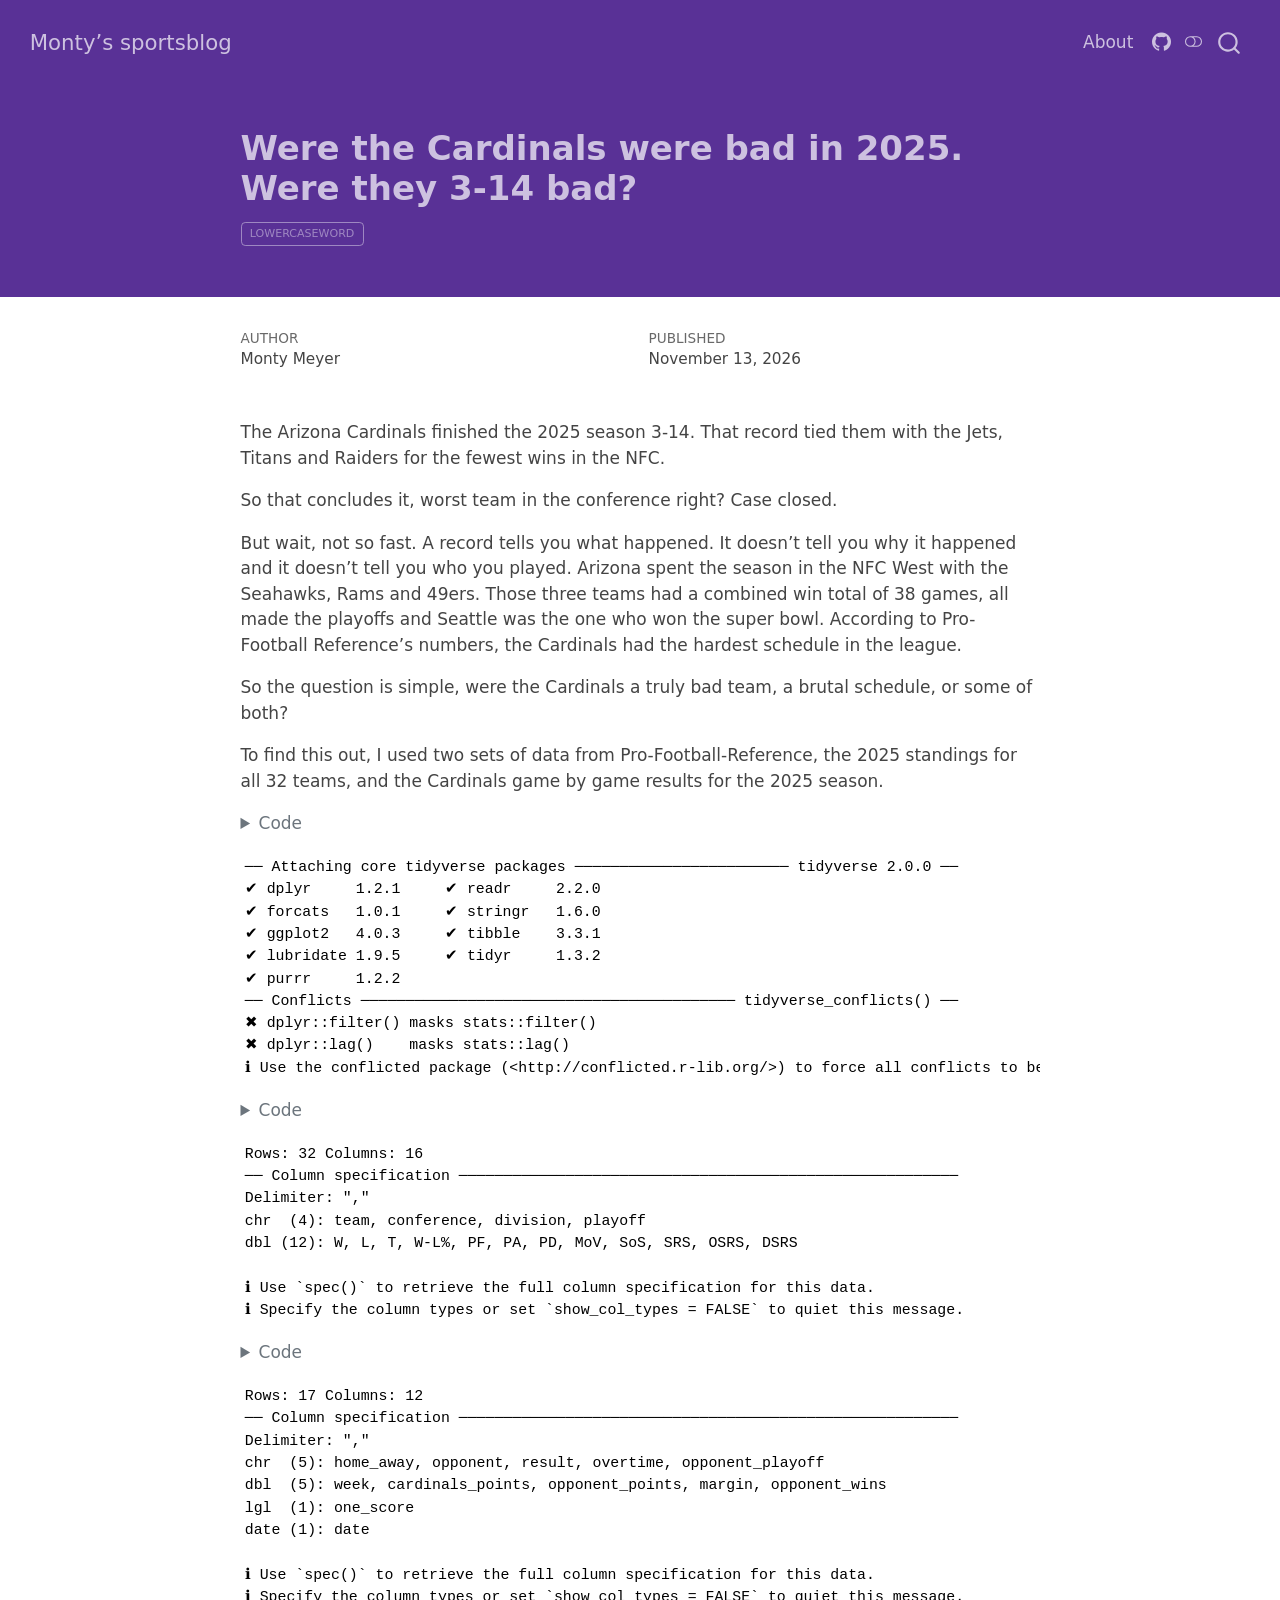
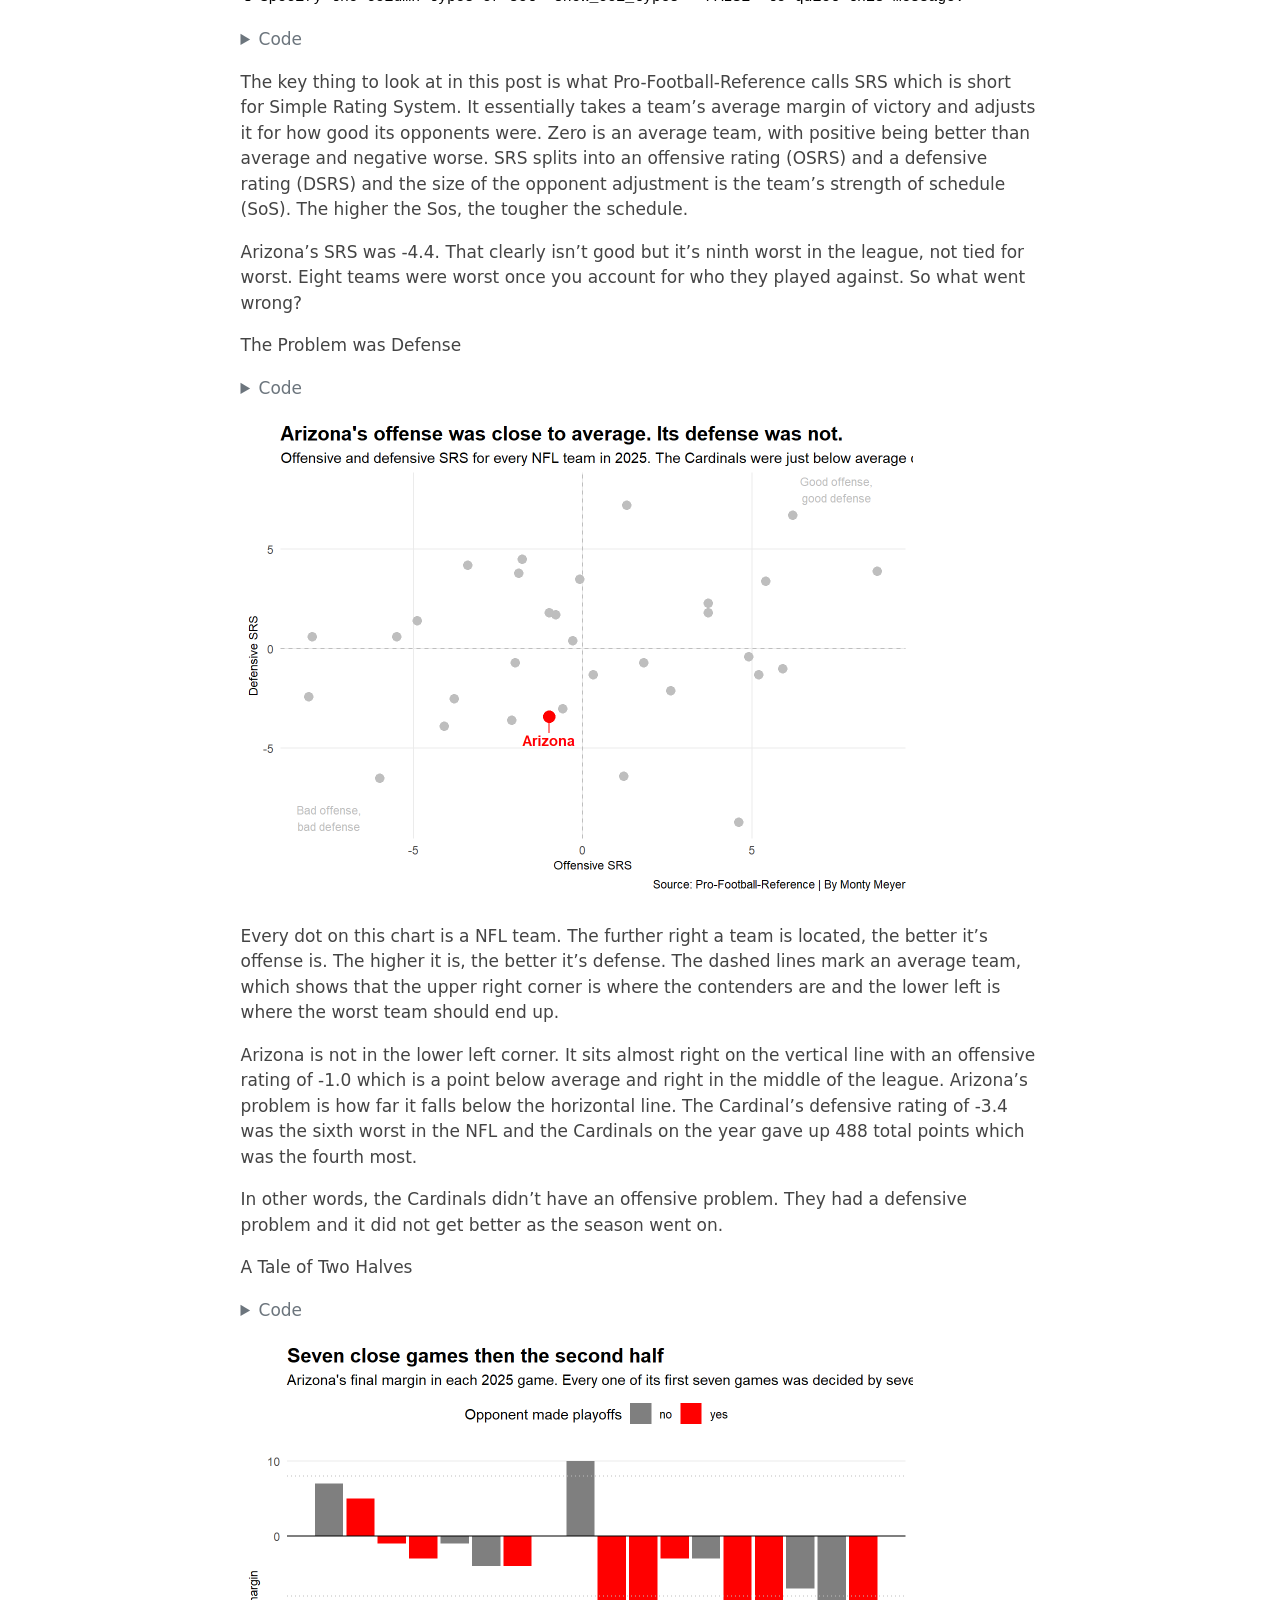
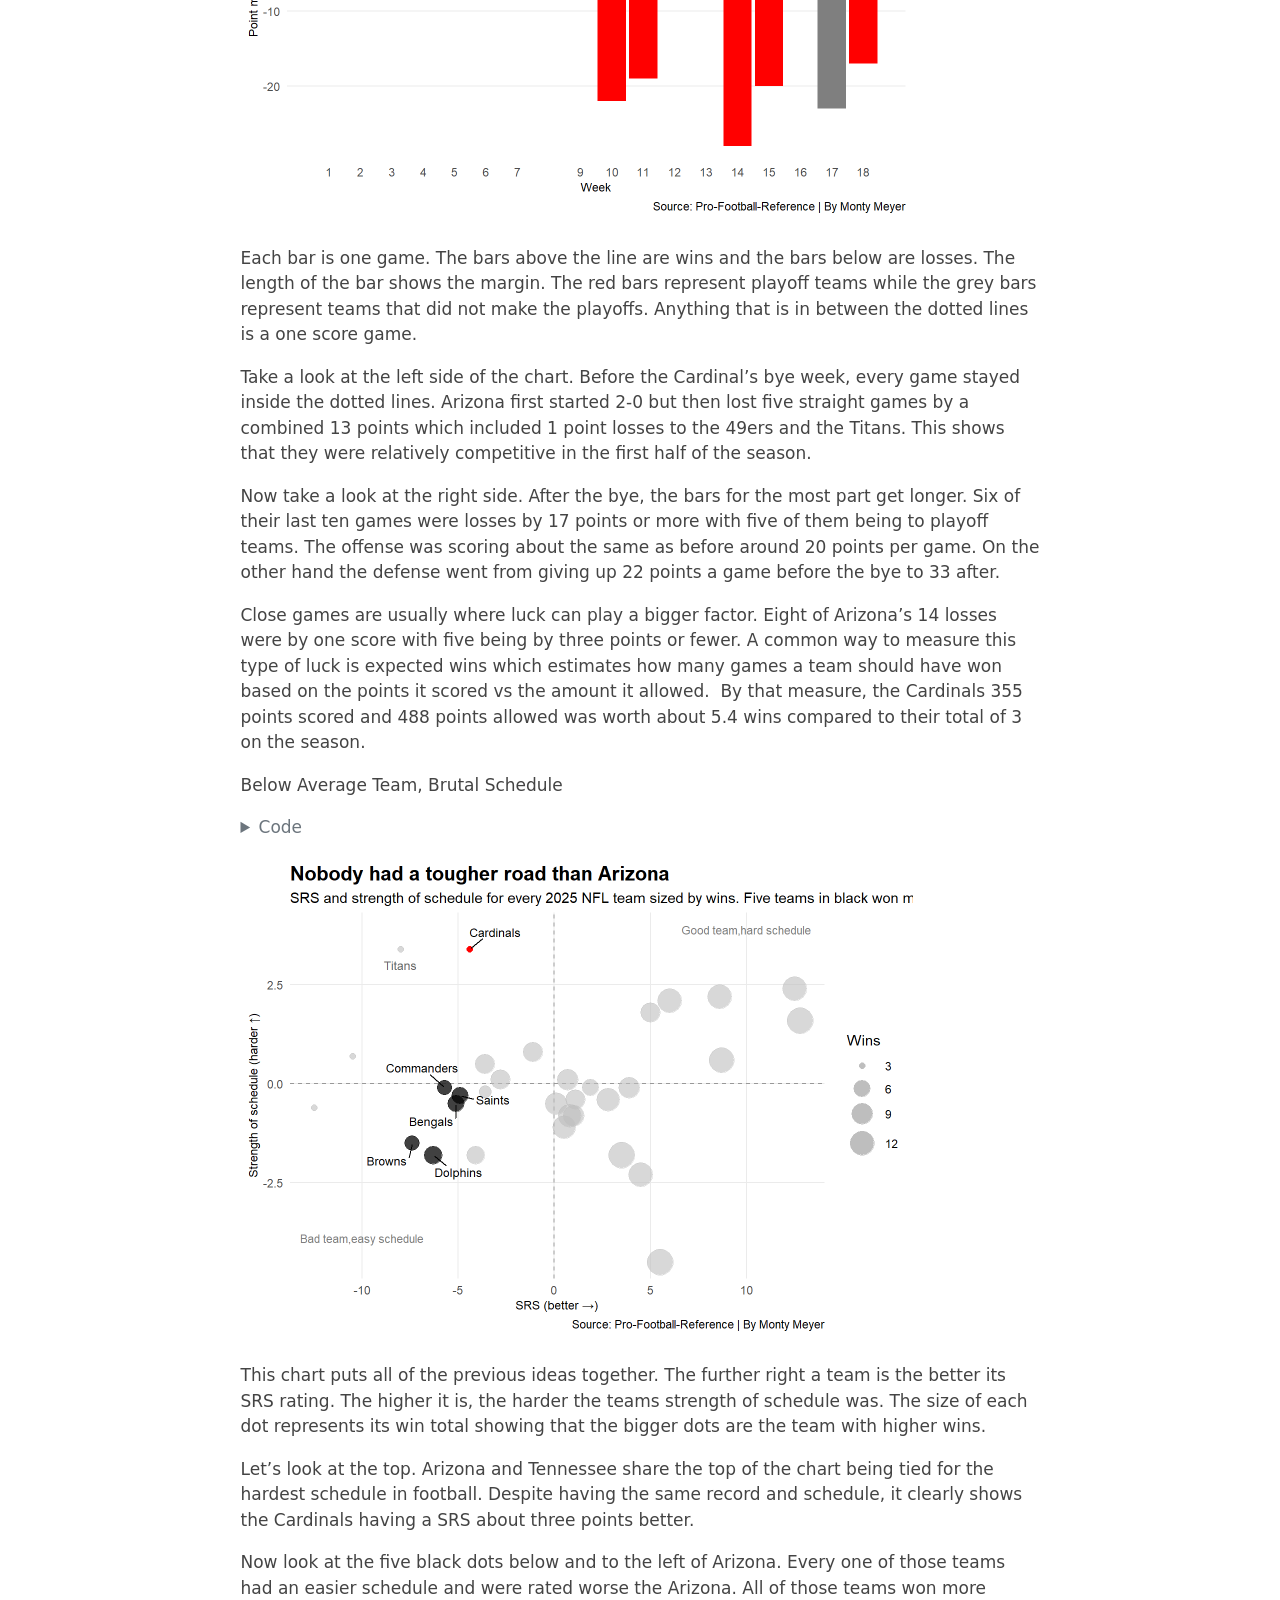
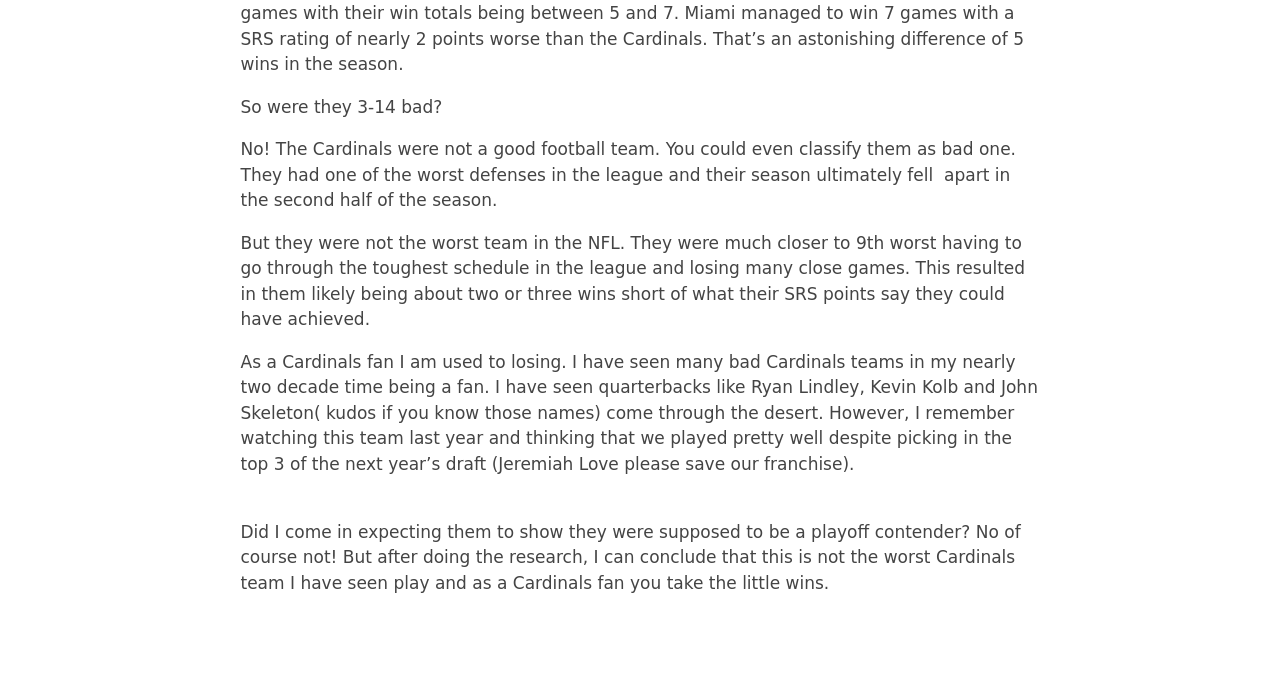
==== commit b706607b: "I wrote my story and added code to my Arizona Cardinals post" ====
--- a/posts/Arizona-Cardinals-2025-NFL-Kyler-Murray/index.html
+++ b/posts/Arizona-Cardinals-2025-NFL-Kyler-Murray/index.html
@@ -9,7 +9,7 @@
 <meta name="author" content="Monty Meyer">
 <meta name="dcterms.date" content="2026-11-13">
 
-<title>Were the Cardinals that bad in 2025? – Monty’s sportsblog</title>
+<title>Were the Cardinals were bad in 2025. Were they 3-14 bad? – Monty’s sportsblog</title>
 <style>
 /* Default styles provided by pandoc.
 ** See https://pandoc.org/MANUAL.html#variables-for-html for config info.
@@ -27,6 +27,41 @@
   width: 0.8em;
   margin: 0 0.8em 0.2em -1em; /* quarto-specific, see https://github.com/quarto-dev/quarto-cli/issues/4556 */ 
   vertical-align: middle;
+}
+/* CSS for syntax highlighting */
+html { -webkit-text-size-adjust: 100%; }
+pre > code.sourceCode { white-space: pre; position: relative; }
+pre > code.sourceCode > span { display: inline-block; line-height: 1.25; }
+pre > code.sourceCode > span:empty { height: 1.2em; }
+.sourceCode { overflow: visible; }
+code.sourceCode > span { color: inherit; text-decoration: inherit; }
+div.sourceCode { margin: 1em 0; }
+pre.sourceCode { margin: 0; }
+@media screen {
+div.sourceCode { overflow: auto; }
+}
+@media print {
+pre > code.sourceCode { white-space: pre-wrap; }
+pre > code.sourceCode > span { text-indent: -5em; padding-left: 5em; }
+}
+pre.numberSource code
+  { counter-reset: source-line 0; }
+pre.numberSource code > span
+  { position: relative; left: -4em; counter-increment: source-line; }
+pre.numberSource code > span > a:first-child::before
+  { content: counter(source-line);
+    position: relative; left: -1em; text-align: right; vertical-align: baseline;
+    border: none; display: inline-block;
+    -webkit-touch-callout: none; -webkit-user-select: none;
+    -khtml-user-select: none; -moz-user-select: none;
+    -ms-user-select: none; user-select: none;
+    padding: 0 4px; width: 4em;
+  }
+pre.numberSource { margin-left: 3em;  padding-left: 4px; }
+div.sourceCode
+  {   }
+@media screen {
+pre > code.sourceCode > span > a:first-child::before { text-decoration: underline; }
 }
 </style>
 
@@ -294,7 +329,7 @@
 <header id="title-block-header" class="quarto-title-block default page-columns page-full">
   <div class="quarto-title-banner page-columns page-full">
     <div class="quarto-title column-body">
-      <h1 class="title">Were the Cardinals that bad in 2025?</h1>
+      <h1 class="title">Were the Cardinals were bad in 2025. Were they 3-14 bad?</h1>
                                 <div class="quarto-categories">
                 <div class="quarto-category">lowercaseword</div>
               </div>
@@ -334,7 +369,195 @@
 
 
 
-<p>This is a story about The Cardinals 2025 season.</p>
+<p>The Arizona Cardinals finished the 2025 season 3-14. That record tied them with the Jets, Titans and Raiders for the fewest wins in the NFC.&nbsp;</p>
+<p>So that concludes it, worst team in the conference right? Case closed.&nbsp;</p>
+<p>But wait, not so fast. A record tells you what happened. It doesn’t tell you why it happened and it doesn’t tell you who you played. Arizona spent the season in the NFC West with the Seahawks, Rams and 49ers. Those three teams had a combined win total of 38 games, all made the playoffs and Seattle was the one who won the super bowl. According to Pro-Football Reference’s numbers, the Cardinals had the hardest schedule in the league.&nbsp;</p>
+<p>So the question is simple, were the Cardinals a truly bad team, a brutal schedule, or some of both?&nbsp;</p>
+<p>To find this out, I used two sets of data from Pro-Football-Reference, the 2025 standings for all 32 teams, and the Cardinals game by game results for the 2025 season.&nbsp;&nbsp;</p>
+<div class="cell">
+<details class="code-fold">
+<summary>Code</summary>
+<div class="code-copy-outer-scaffold"><div class="sourceCode cell-code" id="cb1"><pre class="sourceCode r code-with-copy"><code class="sourceCode r"><span id="cb1-1"><a href="#cb1-1" aria-hidden="true" tabindex="-1"></a><span class="fu">library</span>(tidyverse)</span></code></pre></div><button title="Copy to Clipboard" class="code-copy-button"><i class="bi"></i></button></div>
+</details>
+<div class="cell-output cell-output-stderr">
+<pre><code>── Attaching core tidyverse packages ──────────────────────── tidyverse 2.0.0 ──
+✔ dplyr     1.2.1     ✔ readr     2.2.0
+✔ forcats   1.0.1     ✔ stringr   1.6.0
+✔ ggplot2   4.0.3     ✔ tibble    3.3.1
+✔ lubridate 1.9.5     ✔ tidyr     1.3.2
+✔ purrr     1.2.2     
+── Conflicts ────────────────────────────────────────── tidyverse_conflicts() ──
+✖ dplyr::filter() masks stats::filter()
+✖ dplyr::lag()    masks stats::lag()
+ℹ Use the conflicted package (&lt;http://conflicted.r-lib.org/&gt;) to force all conflicts to become errors</code></pre>
+</div>
+<details class="code-fold">
+<summary>Code</summary>
+<div class="code-copy-outer-scaffold"><div class="sourceCode cell-code" id="cb3"><pre class="sourceCode r code-with-copy"><code class="sourceCode r"><span id="cb3-1"><a href="#cb3-1" aria-hidden="true" tabindex="-1"></a><span class="fu">library</span>(ggrepel)</span>
+<span id="cb3-2"><a href="#cb3-2" aria-hidden="true" tabindex="-1"></a></span>
+<span id="cb3-3"><a href="#cb3-3" aria-hidden="true" tabindex="-1"></a>standings <span class="ot">&lt;-</span> <span class="fu">read_csv</span>(<span class="st">"nfl_standings_2025.csv"</span>)</span></code></pre></div><button title="Copy to Clipboard" class="code-copy-button"><i class="bi"></i></button></div>
+</details>
+<div class="cell-output cell-output-stderr">
+<pre><code>Rows: 32 Columns: 16
+── Column specification ────────────────────────────────────────────────────────
+Delimiter: ","
+chr  (4): team, conference, division, playoff
+dbl (12): W, L, T, W-L%, PF, PA, PD, MoV, SoS, SRS, OSRS, DSRS
+
+ℹ Use `spec()` to retrieve the full column specification for this data.
+ℹ Specify the column types or set `show_col_types = FALSE` to quiet this message.</code></pre>
+</div>
+<details class="code-fold">
+<summary>Code</summary>
+<div class="code-copy-outer-scaffold"><div class="sourceCode cell-code" id="cb5"><pre class="sourceCode r code-with-copy"><code class="sourceCode r"><span id="cb5-1"><a href="#cb5-1" aria-hidden="true" tabindex="-1"></a>cardinals <span class="ot">&lt;-</span> <span class="fu">read_csv</span>(<span class="st">"cardinals_games_2025.csv"</span>)</span></code></pre></div><button title="Copy to Clipboard" class="code-copy-button"><i class="bi"></i></button></div>
+</details>
+<div class="cell-output cell-output-stderr">
+<pre><code>Rows: 17 Columns: 12
+── Column specification ────────────────────────────────────────────────────────
+Delimiter: ","
+chr  (5): home_away, opponent, result, overtime, opponent_playoff
+dbl  (5): week, cardinals_points, opponent_points, margin, opponent_wins
+lgl  (1): one_score
+date (1): date
+
+ℹ Use `spec()` to retrieve the full column specification for this data.
+ℹ Specify the column types or set `show_col_types = FALSE` to quiet this message.</code></pre>
+</div>
+<details class="code-fold">
+<summary>Code</summary>
+<div class="code-copy-outer-scaffold"><div class="sourceCode cell-code" id="cb7"><pre class="sourceCode r code-with-copy"><code class="sourceCode r"><span id="cb7-1"><a href="#cb7-1" aria-hidden="true" tabindex="-1"></a>ari <span class="ot">&lt;-</span> standings <span class="sc">|&gt;</span> <span class="fu">filter</span>(team <span class="sc">==</span> <span class="st">"Arizona Cardinals"</span>)</span></code></pre></div><button title="Copy to Clipboard" class="code-copy-button"><i class="bi"></i></button></div>
+</details>
+</div>
+<p>The key thing to look at in this post is what Pro-Football-Reference calls SRS which is short for Simple Rating System. It essentially takes a team’s average margin of victory and adjusts it for how good its opponents were. Zero is an average team, with positive being better than average and negative worse. SRS splits into an offensive rating (OSRS) and a defensive rating (DSRS) and the size of the opponent adjustment is the team’s strength of schedule (SoS). The higher the Sos, the tougher the schedule.&nbsp;</p>
+<p>Arizona’s SRS was -4.4. That clearly isn’t good but it’s ninth worst in the league, not tied for worst. Eight teams were worst once you account for who they played against. So what went wrong?</p>
+<p>The Problem was Defense</p>
+<div class="cell">
+<details class="code-fold">
+<summary>Code</summary>
+<div class="code-copy-outer-scaffold"><div class="sourceCode cell-code" id="cb8"><pre class="sourceCode r code-with-copy"><code class="sourceCode r"><span id="cb8-1"><a href="#cb8-1" aria-hidden="true" tabindex="-1"></a><span class="fu">ggplot</span>() <span class="sc">+</span></span>
+<span id="cb8-2"><a href="#cb8-2" aria-hidden="true" tabindex="-1"></a>  <span class="fu">geom_hline</span>(<span class="at">yintercept =</span> <span class="dv">0</span>, <span class="at">color =</span> <span class="st">"grey"</span>, <span class="at">linetype =</span> <span class="st">"dashed"</span>) <span class="sc">+</span></span>
+<span id="cb8-3"><a href="#cb8-3" aria-hidden="true" tabindex="-1"></a>  <span class="fu">geom_vline</span>(<span class="at">xintercept =</span> <span class="dv">0</span>, <span class="at">color =</span> <span class="st">"grey"</span>, <span class="at">linetype =</span> <span class="st">"dashed"</span>) <span class="sc">+</span></span>
+<span id="cb8-4"><a href="#cb8-4" aria-hidden="true" tabindex="-1"></a>  <span class="fu">geom_point</span>(<span class="at">data =</span> standings, <span class="fu">aes</span>(<span class="at">x =</span> OSRS, <span class="at">y =</span> DSRS), <span class="at">color =</span> <span class="st">"grey"</span>, <span class="at">size =</span> <span class="dv">3</span>) <span class="sc">+</span></span>
+<span id="cb8-5"><a href="#cb8-5" aria-hidden="true" tabindex="-1"></a>  <span class="fu">geom_point</span>(<span class="at">data =</span> ari, <span class="fu">aes</span>(<span class="at">x =</span> OSRS, <span class="at">y =</span> DSRS), <span class="at">color =</span> <span class="st">"red"</span>, <span class="at">size =</span> <span class="dv">4</span>) <span class="sc">+</span></span>
+<span id="cb8-6"><a href="#cb8-6" aria-hidden="true" tabindex="-1"></a>  <span class="fu">geom_text_repel</span>(<span class="at">data =</span> ari, <span class="fu">aes</span>(<span class="at">x =</span> OSRS, <span class="at">y =</span> DSRS, <span class="at">label =</span> <span class="st">"Arizona"</span>), <span class="at">color =</span> <span class="st">"red"</span>, <span class="at">fontface =</span> <span class="st">"bold"</span>, <span class="at">nudge_y =</span> <span class="sc">-</span><span class="fl">1.2</span>) <span class="sc">+</span></span>
+<span id="cb8-7"><a href="#cb8-7" aria-hidden="true" tabindex="-1"></a>  <span class="fu">annotate</span>(<span class="st">"text"</span>, <span class="at">x =</span> <span class="fl">7.5</span>, <span class="at">y =</span> <span class="dv">8</span>, <span class="at">label =</span> <span class="st">"Good offense,</span><span class="sc">\n</span><span class="st">good defense"</span>, <span class="at">color =</span> <span class="st">"grey"</span>, <span class="at">size =</span> <span class="dv">3</span>) <span class="sc">+</span></span>
+<span id="cb8-8"><a href="#cb8-8" aria-hidden="true" tabindex="-1"></a>  <span class="fu">annotate</span>(<span class="st">"text"</span>, <span class="at">x =</span> <span class="sc">-</span><span class="fl">7.5</span>, <span class="at">y =</span> <span class="sc">-</span><span class="fl">8.5</span>, <span class="at">label =</span> <span class="st">"Bad offense,</span><span class="sc">\n</span><span class="st">bad defense"</span>, <span class="at">color =</span> <span class="st">"grey"</span>, <span class="at">size =</span> <span class="dv">3</span>) <span class="sc">+</span></span>
+<span id="cb8-9"><a href="#cb8-9" aria-hidden="true" tabindex="-1"></a>  <span class="fu">labs</span>(</span>
+<span id="cb8-10"><a href="#cb8-10" aria-hidden="true" tabindex="-1"></a>    <span class="at">title =</span> <span class="st">"Arizona's offense was close to average. Its defense was not."</span>,</span>
+<span id="cb8-11"><a href="#cb8-11" aria-hidden="true" tabindex="-1"></a>    <span class="at">subtitle =</span> <span class="st">"Offensive and defensive SRS for every NFL team in 2025. The Cardinals were just below average on offense but had the sixth worst defense in the league"</span>,</span>
+<span id="cb8-12"><a href="#cb8-12" aria-hidden="true" tabindex="-1"></a>    <span class="at">x =</span> <span class="st">"Offensive SRS"</span>,</span>
+<span id="cb8-13"><a href="#cb8-13" aria-hidden="true" tabindex="-1"></a>    <span class="at">y =</span> <span class="st">"Defensive SRS"</span>,</span>
+<span id="cb8-14"><a href="#cb8-14" aria-hidden="true" tabindex="-1"></a>    <span class="at">caption =</span> <span class="st">"Source: Pro-Football-Reference | By Monty Meyer"</span></span>
+<span id="cb8-15"><a href="#cb8-15" aria-hidden="true" tabindex="-1"></a>  ) <span class="sc">+</span></span>
+<span id="cb8-16"><a href="#cb8-16" aria-hidden="true" tabindex="-1"></a>  <span class="fu">theme_minimal</span>() <span class="sc">+</span></span>
+<span id="cb8-17"><a href="#cb8-17" aria-hidden="true" tabindex="-1"></a>  <span class="fu">theme</span>(</span>
+<span id="cb8-18"><a href="#cb8-18" aria-hidden="true" tabindex="-1"></a>    <span class="at">plot.title =</span> <span class="fu">element_text</span>(<span class="at">size =</span> <span class="dv">15</span>, <span class="at">face =</span> <span class="st">"bold"</span>),</span>
+<span id="cb8-19"><a href="#cb8-19" aria-hidden="true" tabindex="-1"></a>    <span class="at">axis.title =</span> <span class="fu">element_text</span>(<span class="at">size =</span> <span class="dv">9</span>),</span>
+<span id="cb8-20"><a href="#cb8-20" aria-hidden="true" tabindex="-1"></a>    <span class="at">panel.grid.minor =</span> <span class="fu">element_blank</span>()</span>
+<span id="cb8-21"><a href="#cb8-21" aria-hidden="true" tabindex="-1"></a>  )</span></code></pre></div><button title="Copy to Clipboard" class="code-copy-button"><i class="bi"></i></button></div>
+</details>
+<div class="cell-output-display">
+<div>
+<figure class="figure">
+<p><img src="index_files/figure-html/unnamed-chunk-2-1.png" class="img-fluid figure-img" width="672"></p>
+</figure>
+</div>
+</div>
+</div>
+<p>Every dot on this chart is a NFL team. The further right a team is located, the better it’s offense is. The higher it is, the better it’s defense. The dashed lines mark an average team, which shows that the upper right corner is where the contenders are and the lower left is where the worst team should end up.&nbsp;</p>
+<p>Arizona is not in the lower left corner. It sits almost right on the vertical line with an offensive rating of -1.0 which is a point below average and right in the middle of the league. Arizona’s problem is how far it falls below the horizontal line. The Cardinal’s defensive rating of -3.4 was the sixth worst in the NFL and the Cardinals on the year gave up 488 total points which was the fourth most.&nbsp;</p>
+<p>In other words, the Cardinals didn’t have an offensive problem. They had a defensive problem and it did not get better as the season went on.&nbsp;</p>
+<p>A Tale of Two Halves</p>
+<div class="cell">
+<details class="code-fold">
+<summary>Code</summary>
+<div class="code-copy-outer-scaffold"><div class="sourceCode cell-code" id="cb9"><pre class="sourceCode r code-with-copy"><code class="sourceCode r"><span id="cb9-1"><a href="#cb9-1" aria-hidden="true" tabindex="-1"></a><span class="fu">ggplot</span>() <span class="sc">+</span></span>
+<span id="cb9-2"><a href="#cb9-2" aria-hidden="true" tabindex="-1"></a>  <span class="fu">geom_col</span>(<span class="at">data =</span> cardinals, <span class="fu">aes</span>(<span class="at">x =</span> week, <span class="at">y =</span> margin, <span class="at">fill =</span> opponent_playoff)) <span class="sc">+</span></span>
+<span id="cb9-3"><a href="#cb9-3" aria-hidden="true" tabindex="-1"></a>  <span class="fu">geom_hline</span>(<span class="at">yintercept =</span> <span class="dv">0</span>, <span class="at">color =</span> <span class="st">"black"</span>) <span class="sc">+</span></span>
+<span id="cb9-4"><a href="#cb9-4" aria-hidden="true" tabindex="-1"></a>  <span class="fu">geom_hline</span>(<span class="at">yintercept =</span> <span class="fu">c</span>(<span class="sc">-</span><span class="dv">8</span>, <span class="dv">8</span>), <span class="at">color =</span> <span class="st">"grey"</span>, <span class="at">linetype =</span> <span class="st">"dotted"</span>) <span class="sc">+</span></span>
+<span id="cb9-5"><a href="#cb9-5" aria-hidden="true" tabindex="-1"></a>  <span class="fu">scale_fill_manual</span>(<span class="at">values =</span> <span class="fu">c</span>(<span class="st">"no"</span> <span class="ot">=</span> <span class="st">"grey50"</span>, <span class="st">"yes"</span> <span class="ot">=</span> <span class="st">"red"</span>)) <span class="sc">+</span></span>
+<span id="cb9-6"><a href="#cb9-6" aria-hidden="true" tabindex="-1"></a>  <span class="fu">scale_x_continuous</span>(<span class="at">breaks =</span> cardinals<span class="sc">$</span>week) <span class="sc">+</span></span>
+<span id="cb9-7"><a href="#cb9-7" aria-hidden="true" tabindex="-1"></a>  <span class="fu">labs</span>(</span>
+<span id="cb9-8"><a href="#cb9-8" aria-hidden="true" tabindex="-1"></a>    <span class="at">title =</span> <span class="st">"Seven close games then the second half"</span>,</span>
+<span id="cb9-9"><a href="#cb9-9" aria-hidden="true" tabindex="-1"></a>    <span class="at">subtitle =</span> <span class="st">"Arizona's final margin in each 2025 game. Every one of its first seven games was decided by seven points or fewer. Red bars are games against playoff teams. Dotted lines mark a one score game."</span>,</span>
+<span id="cb9-10"><a href="#cb9-10" aria-hidden="true" tabindex="-1"></a>    <span class="at">x =</span> <span class="st">"Week"</span>,</span>
+<span id="cb9-11"><a href="#cb9-11" aria-hidden="true" tabindex="-1"></a>    <span class="at">y =</span> <span class="st">"Point margin"</span>,</span>
+<span id="cb9-12"><a href="#cb9-12" aria-hidden="true" tabindex="-1"></a>    <span class="at">fill =</span> <span class="st">"Opponent made playoffs"</span>,</span>
+<span id="cb9-13"><a href="#cb9-13" aria-hidden="true" tabindex="-1"></a>    <span class="at">caption =</span> <span class="st">"Source: Pro-Football-Reference | By Monty Meyer"</span></span>
+<span id="cb9-14"><a href="#cb9-14" aria-hidden="true" tabindex="-1"></a>  ) <span class="sc">+</span></span>
+<span id="cb9-15"><a href="#cb9-15" aria-hidden="true" tabindex="-1"></a>  <span class="fu">theme_minimal</span>() <span class="sc">+</span></span>
+<span id="cb9-16"><a href="#cb9-16" aria-hidden="true" tabindex="-1"></a>  <span class="fu">theme</span>(</span>
+<span id="cb9-17"><a href="#cb9-17" aria-hidden="true" tabindex="-1"></a>    <span class="at">plot.title =</span> <span class="fu">element_text</span>(<span class="at">size =</span> <span class="dv">15</span>, <span class="at">face =</span> <span class="st">"bold"</span>),</span>
+<span id="cb9-18"><a href="#cb9-18" aria-hidden="true" tabindex="-1"></a>    <span class="at">axis.title =</span> <span class="fu">element_text</span>(<span class="at">size =</span> <span class="dv">9</span>),</span>
+<span id="cb9-19"><a href="#cb9-19" aria-hidden="true" tabindex="-1"></a>    <span class="at">panel.grid.minor =</span> <span class="fu">element_blank</span>(),</span>
+<span id="cb9-20"><a href="#cb9-20" aria-hidden="true" tabindex="-1"></a>    <span class="at">panel.grid.major.x =</span> <span class="fu">element_blank</span>(),</span>
+<span id="cb9-21"><a href="#cb9-21" aria-hidden="true" tabindex="-1"></a>    <span class="at">legend.position =</span> <span class="st">"top"</span></span>
+<span id="cb9-22"><a href="#cb9-22" aria-hidden="true" tabindex="-1"></a>  )</span></code></pre></div><button title="Copy to Clipboard" class="code-copy-button"><i class="bi"></i></button></div>
+</details>
+<div class="cell-output-display">
+<div>
+<figure class="figure">
+<p><img src="index_files/figure-html/unnamed-chunk-3-1.png" class="img-fluid figure-img" width="672"></p>
+</figure>
+</div>
+</div>
+</div>
+<p>Each bar is one game. The bars above the line are wins and the bars below are losses. The length of the bar shows the margin. The red bars represent playoff teams while the grey bars represent teams that did not make the playoffs. Anything that is in between the dotted lines is a one score game.&nbsp;</p>
+<p>Take a look at the left side of the chart. Before the Cardinal’s bye week, every game stayed inside the dotted lines. Arizona first started 2-0 but then lost five straight games by a combined 13 points which included 1 point losses to the 49ers and the Titans. This shows that they were relatively competitive in the first half of the season.&nbsp;</p>
+<p>Now take a look at the right side. After the bye, the bars for the most part get longer. Six of their last ten games were losses by 17 points or more with five of them being to playoff teams. The offense was scoring about the same as before around 20 points per game. On the other hand the defense went from giving up 22 points a game before the bye to 33 after.&nbsp;</p>
+<p>Close games are usually where luck can play a bigger factor. Eight of Arizona’s 14 losses were by one score with five being by three points or fewer. A common way to measure this type of luck is expected wins which estimates how many games a team should have won based on the points it scored vs the amount it allowed.&nbsp; By that measure, the Cardinals 355 points scored and 488 points allowed was worth about 5.4 wins compared to their total of 3 on the season.&nbsp;</p>
+<p>Below Average Team, Brutal Schedule</p>
+<div class="cell">
+<details class="code-fold">
+<summary>Code</summary>
+<div class="code-copy-outer-scaffold"><div class="sourceCode cell-code" id="cb10"><pre class="sourceCode r code-with-copy"><code class="sourceCode r"><span id="cb10-1"><a href="#cb10-1" aria-hidden="true" tabindex="-1"></a>comparison <span class="ot">&lt;-</span> standings <span class="sc">|&gt;</span></span>
+<span id="cb10-2"><a href="#cb10-2" aria-hidden="true" tabindex="-1"></a>  <span class="fu">filter</span>(team <span class="sc">==</span> <span class="st">"Arizona Cardinals"</span> <span class="sc">|</span> (W <span class="sc">&gt;</span> <span class="dv">3</span> <span class="sc">&amp;</span> SRS <span class="sc">&lt;</span> <span class="sc">-</span><span class="fl">4.4</span>))</span>
+<span id="cb10-3"><a href="#cb10-3" aria-hidden="true" tabindex="-1"></a></span>
+<span id="cb10-4"><a href="#cb10-4" aria-hidden="true" tabindex="-1"></a>titans <span class="ot">&lt;-</span> standings <span class="sc">|&gt;</span> <span class="fu">filter</span>(team <span class="sc">==</span> <span class="st">"Tennessee Titans"</span>)</span>
+<span id="cb10-5"><a href="#cb10-5" aria-hidden="true" tabindex="-1"></a></span>
+<span id="cb10-6"><a href="#cb10-6" aria-hidden="true" tabindex="-1"></a><span class="fu">ggplot</span>() <span class="sc">+</span></span>
+<span id="cb10-7"><a href="#cb10-7" aria-hidden="true" tabindex="-1"></a>  <span class="fu">geom_hline</span>(<span class="at">yintercept =</span> <span class="dv">0</span>, <span class="at">color =</span> <span class="st">"grey60"</span>, <span class="at">linetype =</span> <span class="st">"dashed"</span>) <span class="sc">+</span></span>
+<span id="cb10-8"><a href="#cb10-8" aria-hidden="true" tabindex="-1"></a>  <span class="fu">geom_vline</span>(<span class="at">xintercept =</span> <span class="dv">0</span>, <span class="at">color =</span> <span class="st">"grey60"</span>, <span class="at">linetype =</span> <span class="st">"dashed"</span>) <span class="sc">+</span></span>
+<span id="cb10-9"><a href="#cb10-9" aria-hidden="true" tabindex="-1"></a>  <span class="fu">geom_point</span>(<span class="at">data =</span> standings, <span class="fu">aes</span>(<span class="at">x =</span> SRS, <span class="at">y =</span> SoS, <span class="at">size =</span> W), <span class="at">color =</span> <span class="st">"grey"</span>, <span class="at">alpha =</span> <span class="fl">0.6</span>) <span class="sc">+</span></span>
+<span id="cb10-10"><a href="#cb10-10" aria-hidden="true" tabindex="-1"></a>  <span class="fu">geom_point</span>(<span class="at">data =</span> comparison <span class="sc">|&gt;</span> <span class="fu">filter</span>(team <span class="sc">!=</span> <span class="st">"Arizona Cardinals"</span>), <span class="fu">aes</span>(<span class="at">x =</span> SRS, <span class="at">y =</span> SoS, <span class="at">size =</span> W), <span class="at">color =</span> <span class="st">"black"</span>, <span class="at">alpha =</span> <span class="fl">0.7</span>) <span class="sc">+</span></span>
+<span id="cb10-11"><a href="#cb10-11" aria-hidden="true" tabindex="-1"></a>  <span class="fu">geom_point</span>(<span class="at">data =</span> ari, <span class="fu">aes</span>(<span class="at">x =</span> SRS, <span class="at">y =</span> SoS, <span class="at">size =</span> W), <span class="at">color =</span> <span class="st">"red"</span>) <span class="sc">+</span></span>
+<span id="cb10-12"><a href="#cb10-12" aria-hidden="true" tabindex="-1"></a>  <span class="fu">geom_text_repel</span>(<span class="at">data =</span> comparison, <span class="fu">aes</span>(<span class="at">x =</span> SRS, <span class="at">y =</span> SoS, <span class="at">label =</span> <span class="fu">str_remove</span>(team, <span class="st">"^.* "</span>)), <span class="at">size =</span> <span class="fl">3.2</span>, <span class="at">box.padding =</span> <span class="fl">0.6</span>, <span class="at">min.segment.length =</span> <span class="dv">0</span>) <span class="sc">+</span></span>
+<span id="cb10-13"><a href="#cb10-13" aria-hidden="true" tabindex="-1"></a>  <span class="fu">geom_text_repel</span>(<span class="at">data =</span> titans, <span class="fu">aes</span>(<span class="at">x =</span> SRS, <span class="at">y =</span> SoS, <span class="at">label =</span> <span class="st">"Titans"</span>), <span class="at">size =</span> <span class="fl">3.2</span>, <span class="at">color =</span> <span class="st">"grey40"</span>, <span class="at">nudge_y =</span> <span class="sc">-</span><span class="fl">0.4</span>) <span class="sc">+</span></span>
+<span id="cb10-14"><a href="#cb10-14" aria-hidden="true" tabindex="-1"></a>  <span class="fu">scale_size</span>(<span class="at">range =</span> <span class="fu">c</span>(<span class="dv">2</span>, <span class="dv">9</span>), <span class="at">name =</span> <span class="st">"Wins"</span>) <span class="sc">+</span></span>
+<span id="cb10-15"><a href="#cb10-15" aria-hidden="true" tabindex="-1"></a>  <span class="fu">guides</span>(<span class="at">size =</span> <span class="fu">guide_legend</span>(<span class="at">override.aes =</span> <span class="fu">list</span>(<span class="at">color =</span> <span class="st">"grey"</span>))) <span class="sc">+</span></span>
+<span id="cb10-16"><a href="#cb10-16" aria-hidden="true" tabindex="-1"></a>  <span class="fu">annotate</span>(<span class="st">"text"</span>, <span class="at">x =</span> <span class="dv">10</span>, <span class="at">y =</span> <span class="fl">3.9</span>, <span class="at">label =</span> <span class="st">"Good team,hard schedule"</span>, <span class="at">color =</span> <span class="st">"grey50"</span>, <span class="at">size =</span> <span class="dv">3</span>) <span class="sc">+</span></span>
+<span id="cb10-17"><a href="#cb10-17" aria-hidden="true" tabindex="-1"></a>  <span class="fu">annotate</span>(<span class="st">"text"</span>, <span class="at">x =</span> <span class="sc">-</span><span class="dv">10</span>, <span class="at">y =</span> <span class="sc">-</span><span class="fl">3.9</span>, <span class="at">label =</span> <span class="st">"Bad team,easy schedule"</span>, <span class="at">color =</span> <span class="st">"grey50"</span>, <span class="at">size =</span> <span class="dv">3</span>) <span class="sc">+</span></span>
+<span id="cb10-18"><a href="#cb10-18" aria-hidden="true" tabindex="-1"></a>  <span class="fu">labs</span>(</span>
+<span id="cb10-19"><a href="#cb10-19" aria-hidden="true" tabindex="-1"></a>    <span class="at">title =</span> <span class="st">"Nobody had a tougher road than Arizona"</span>,</span>
+<span id="cb10-20"><a href="#cb10-20" aria-hidden="true" tabindex="-1"></a>    <span class="at">subtitle =</span> <span class="st">"SRS and strength of schedule for every 2025 NFL team sized by wins. Five teams in black won more games than Arizona despite being rated worse and playing easier schedules"</span>,</span>
+<span id="cb10-21"><a href="#cb10-21" aria-hidden="true" tabindex="-1"></a>    <span class="at">x =</span> <span class="st">"SRS (better →)"</span>,</span>
+<span id="cb10-22"><a href="#cb10-22" aria-hidden="true" tabindex="-1"></a>    <span class="at">y =</span> <span class="st">"Strength of schedule (harder ↑)"</span>,</span>
+<span id="cb10-23"><a href="#cb10-23" aria-hidden="true" tabindex="-1"></a>    <span class="at">caption =</span> <span class="st">"Source: Pro-Football-Reference | By Monty Meyer"</span></span>
+<span id="cb10-24"><a href="#cb10-24" aria-hidden="true" tabindex="-1"></a>  ) <span class="sc">+</span></span>
+<span id="cb10-25"><a href="#cb10-25" aria-hidden="true" tabindex="-1"></a>  <span class="fu">theme_minimal</span>() <span class="sc">+</span></span>
+<span id="cb10-26"><a href="#cb10-26" aria-hidden="true" tabindex="-1"></a>  <span class="fu">theme</span>(</span>
+<span id="cb10-27"><a href="#cb10-27" aria-hidden="true" tabindex="-1"></a>    <span class="at">plot.title =</span> <span class="fu">element_text</span>(<span class="at">size =</span> <span class="dv">15</span>, <span class="at">face =</span> <span class="st">"bold"</span>),</span>
+<span id="cb10-28"><a href="#cb10-28" aria-hidden="true" tabindex="-1"></a>    <span class="at">axis.title =</span> <span class="fu">element_text</span>(<span class="at">size =</span> <span class="dv">9</span>),</span>
+<span id="cb10-29"><a href="#cb10-29" aria-hidden="true" tabindex="-1"></a>    <span class="at">panel.grid.minor =</span> <span class="fu">element_blank</span>()</span>
+<span id="cb10-30"><a href="#cb10-30" aria-hidden="true" tabindex="-1"></a>  )</span></code></pre></div><button title="Copy to Clipboard" class="code-copy-button"><i class="bi"></i></button></div>
+</details>
+<div class="cell-output-display">
+<div>
+<figure class="figure">
+<p><img src="index_files/figure-html/unnamed-chunk-4-1.png" class="img-fluid figure-img" width="672"></p>
+</figure>
+</div>
+</div>
+</div>
+<p>This chart puts all of the previous ideas together. The further right a team is the better its SRS rating. The higher it is, the harder the teams strength of schedule was. The size of each dot represents its win total showing that the bigger dots are the team with higher wins.&nbsp;</p>
+<p>Let’s look at the top. Arizona and Tennessee share the top of the chart being tied for the hardest schedule in football. Despite having the same record and schedule, it clearly shows the Cardinals having a SRS about three points better.&nbsp;</p>
+<p>Now look at the five black dots below and to the left of Arizona. Every one of those teams had an easier schedule and were rated worse the Arizona. All of those teams won more games with their win totals being between 5 and 7. Miami managed to win 7 games with a SRS rating of nearly 2 points worse than the Cardinals. That’s an astonishing difference of 5 wins in the season.&nbsp;</p>
+<p>So were they 3-14 bad?</p>
+<p>No! The Cardinals were not a good football team. You could even classify them as bad one. They had one of the worst defenses in the league and their season ultimately fell&nbsp; apart in the second half of the season.&nbsp;</p>
+<p>But they were not the worst team in the NFL. They were much closer to 9th worst having to go through the toughest schedule in the league and losing many close games. This resulted in them likely being about two or three wins short of what their SRS points say they could have achieved.&nbsp;</p>
+<p>As a Cardinals fan I am used to losing. I have seen many bad Cardinals teams in my nearly two decade time being a fan. I have seen quarterbacks like Ryan Lindley, Kevin Kolb and John Skeleton( kudos if you know those names) come through the desert. However, I remember watching this team last year and thinking that we played pretty well despite picking in the top 3 of the next year’s draft (Jeremiah Love please save our franchise).&nbsp;</p>
+<p><br>
+Did I come in expecting them to show they were supposed to be a playoff contender? No of course not! But after doing the research, I can conclude that this is not the worst Cardinals team I have seen play and as a Cardinals fan you take the little wins.</p>
 
 
 
